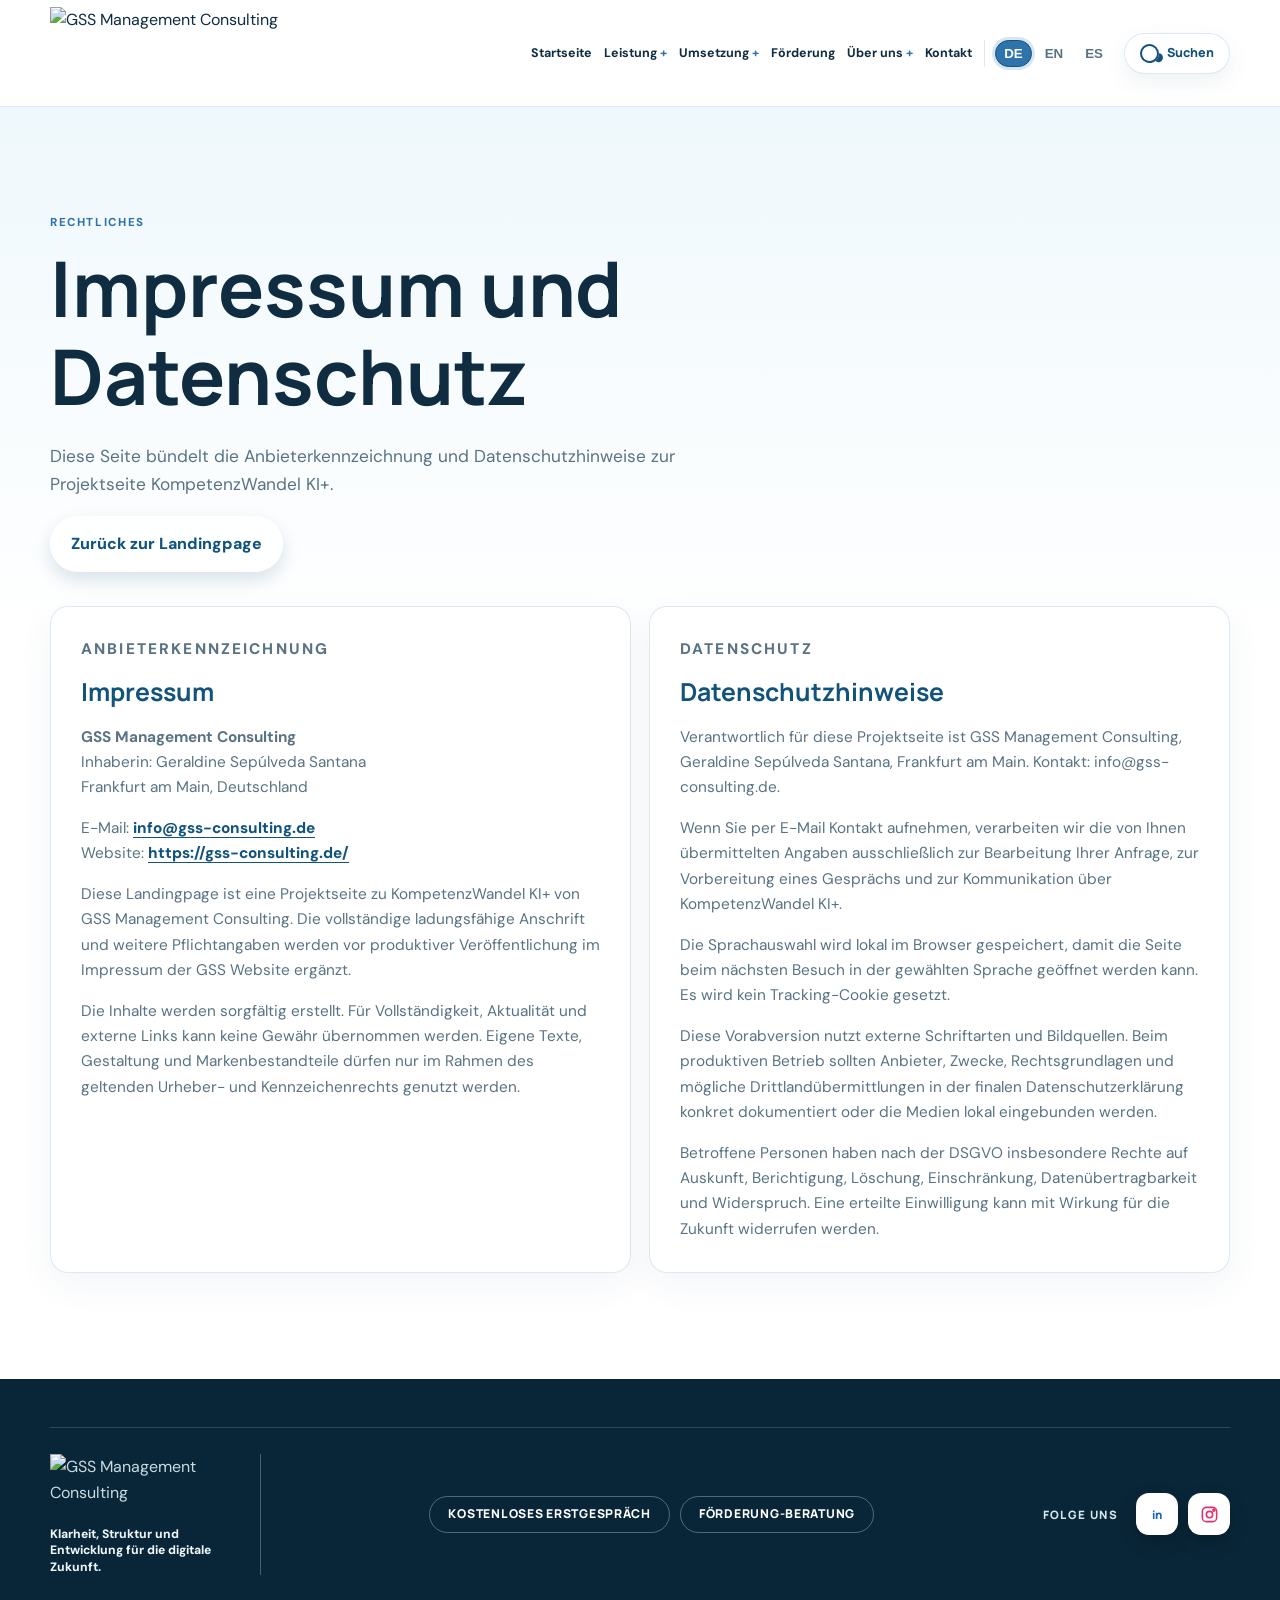
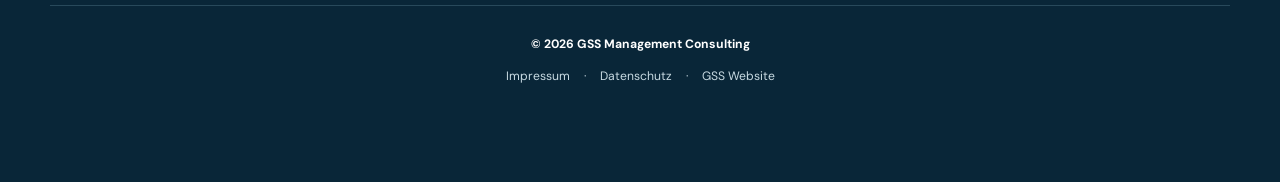
==== legal.html @ ccdcdc7e "Add files via upload" ====
<!doctype html>
<html lang="de">
<head>
  <meta charset="UTF-8">
  <meta name="viewport" content="width=device-width, initial-scale=1.0">
  <meta name="description" content="Impressum und Datenschutz für KompetenzWandel KI+ von GSS Management Consulting.">
  <meta property="og:title" content="Rechtliches | KompetenzWandel KI+">
  <meta property="og:description" content="Impressum, Datenschutz und Hinweise zur Projektseite KompetenzWandel KI+.">
  <meta property="og:type" content="website">
  <title>Rechtliches | KompetenzWandel KI+</title>
  <link rel="preconnect" href="https://fonts.googleapis.com">
  <link rel="preconnect" href="https://fonts.gstatic.com" crossorigin>
  <link href="https://fonts.googleapis.com/css2?family=DM+Sans:wght@400;500;600;700&family=Manrope:wght@600;700;800&display=swap" rel="stylesheet">
  <link rel="stylesheet" href="styles.css?v=20260712-kwki35">
</head>
<body>
  <header class="site-header">
    <a class="brand" href="index.html" aria-label="KompetenzWandel KI+">
      <img class="brand-logo" src="assets/gss-logo-transparent.png?v=20260609-logo2" alt="GSS Management Consulting">
    </a>
    <nav class="nav" aria-label="Hauptnavigation">
      <a href="index.html" data-i18n="nav.home">Startseite</a>
      <div class="nav-group"><a href="index.html#angebot" data-i18n="nav.offer">Leistung</a><div class="submenu"><a href="index.html#module" data-i18n="nav.modules">Module</a></div></div>
      <div class="nav-group"><button class="nav-parent" type="button" data-i18n="nav.implementation">Umsetzung</button><div class="submenu"><a href="index.html#umsetzung" data-i18n="nav.practiceImpact">Praxis & Impact</a></div></div>
      <a href="index.html#qualitaet" data-i18n="nav.quality">Förderung</a>
      <div class="nav-group"><button class="nav-parent" type="button" data-i18n="nav.about">Über uns</button><div class="submenu"><a href="index.html#profil" data-i18n="nav.profile">Profil</a><a href="index.html#hinweise" data-i18n="nav.notice">Hinweise</a></div></div>
      <a href="index.html#kontakt" data-i18n="nav.contact">Kontakt</a>
      <div class="language" aria-label="Sprache wählen">
        <button class="lang active" type="button" data-lang="de">DE</button>
        <button class="lang" type="button" data-lang="en">EN</button>
        <button class="lang" type="button" data-lang="es">ES</button>
      </div>
      <div class="site-search">
        <button class="search-toggle" type="button" aria-expanded="false" data-i18n="search.button">Suchen</button>
        <div class="search-panel" hidden>
          <form class="site-search-form">
            <label class="sr-only" for="site-search-input" data-i18n="search.label">Landingpage durchsuchen</label>
            <input id="site-search-input" class="site-search-input" type="search" autocomplete="off" data-i18n-placeholder="search.placeholder" placeholder="Landingpage durchsuchen">
            <button type="submit" aria-label="Suchen">→</button>
          </form>
          <div class="search-results" role="listbox"><p data-i18n="search.hint">Suchbegriff eingeben.</p></div>
        </div>
      </div>
    </nav>
  </header>

  <main class="legal-page-main">
    <section class="section legal-document">
      <div class="container">
        <div class="legal-page-head">
          <p class="eyebrow" data-i18n="legalPage.eyebrow">Rechtliches</p>
          <h1 data-i18n="legalPage.title">Impressum und Datenschutz</h1>
          <p data-i18n="legalPage.text">Diese Seite bündelt die Anbieterkennzeichnung und Datenschutzhinweise zur Projektseite KompetenzWandel KI+.</p>
          <a class="button button-ghost" href="index.html" data-i18n="legalPage.back">Zurück zur Landingpage</a>
        </div>

        <div class="legal-detail-grid">
          <article class="legal-detail" id="impressum">
            <p class="eyebrow" data-i18n="imprint.eyebrow">Anbieterkennzeichnung</p>
            <h2 data-i18n="imprint.title">Impressum</h2>
            <p data-i18n="imprint.provider"><strong>GSS Management Consulting</strong><br>Inhaberin: Geraldine Sepúlveda Santana<br>Frankfurt am Main, Deutschland</p>
            <p><span data-i18n="imprint.emailLabel">E-Mail:</span> <a href="mailto:info@gss-consulting.de">info@gss-consulting.de</a><br><span data-i18n="imprint.websiteLabel">Website:</span> <a href="https://gss-consulting.de/">https://gss-consulting.de/</a></p>
            <p data-i18n="imprint.note">Diese Landingpage ist eine Projektseite zu KompetenzWandel KI+ von GSS Management Consulting. Die vollständige ladungsfähige Anschrift und weitere Pflichtangaben werden vor produktiver Veröffentlichung im Impressum der GSS Website ergänzt.</p>
            <p data-i18n="imprint.liability">Die Inhalte werden sorgfältig erstellt. Für Vollständigkeit, Aktualität und externe Links kann keine Gewähr übernommen werden. Eigene Texte, Gestaltung und Markenbestandteile dürfen nur im Rahmen des geltenden Urheber- und Kennzeichenrechts genutzt werden.</p>
          </article>

          <article class="legal-detail" id="datenschutz">
            <p class="eyebrow" data-i18n="privacy.eyebrow">Datenschutz</p>
            <h2 data-i18n="privacy.title">Datenschutzhinweise</h2>
            <p data-i18n="privacy.controller">Verantwortlich für diese Projektseite ist GSS Management Consulting, Geraldine Sepúlveda Santana, Frankfurt am Main. Kontakt: info@gss-consulting.de.</p>
            <p data-i18n="privacy.contact">Wenn Sie per E-Mail Kontakt aufnehmen, verarbeiten wir die von Ihnen übermittelten Angaben ausschließlich zur Bearbeitung Ihrer Anfrage, zur Vorbereitung eines Gesprächs und zur Kommunikation über KompetenzWandel KI+.</p>
            <p data-i18n="privacy.localStorage">Die Sprachauswahl wird lokal im Browser gespeichert, damit die Seite beim nächsten Besuch in der gewählten Sprache geöffnet werden kann. Es wird kein Tracking-Cookie gesetzt.</p>
            <p data-i18n="privacy.external">Diese Vorabversion nutzt externe Schriftarten und Bildquellen. Beim produktiven Betrieb sollten Anbieter, Zwecke, Rechtsgrundlagen und mögliche Drittlandübermittlungen in der finalen Datenschutzerklärung konkret dokumentiert oder die Medien lokal eingebunden werden.</p>
            <p data-i18n="privacy.rights">Betroffene Personen haben nach der DSGVO insbesondere Rechte auf Auskunft, Berichtigung, Löschung, Einschränkung, Datenübertragbarkeit und Widerspruch. Eine erteilte Einwilligung kann mit Wirkung für die Zukunft widerrufen werden.</p>
          </article>
        </div>
      </div>
    </section>
  </main>

  <footer>
    <div class="container footer-utility">
      <div class="footer-brand-block">
        <a class="footer-home-logo" href="index.html" aria-label="GSS Management Consulting – Startseite">
          <img src="assets/gss-logo-transparent.png?v=20260609-logo2" alt="GSS Management Consulting">
        </a>
        <p class="footer-slogan" data-i18n="footer.claim">Klarheit, Struktur und Entwicklung für die digitale Zukunft.</p>
      </div>
      <div class="footer-action-group" aria-label="KompetenzWandel Aktionen">
        <a class="footer-faq-link" href="index.html#kontakt" data-i18n="footer.freeCall">Kostenloses Erstgespräch</a>
        <a class="footer-faq-link" href="modul.html?mod=scan#formular" data-i18n="footer.avgs">FÖRDERUNG-BERATUNG</a>
      </div>
      <div class="footer-social-group">
        <span data-i18n="footer.social">Folge uns</span>
        <div class="social social-natural">
          <a href="https://www.linkedin.com/in/geraldine-sep%C3%BAlveda-santana-681823a3" data-social="linkedin" aria-label="LinkedIn">in</a>
          <a href="https://www.instagram.com/gss_sonsulting/" data-social="instagram" aria-label="Instagram"><svg viewBox="0 0 24 24" aria-hidden="true" focusable="false"><rect x="3" y="3" width="18" height="18" rx="5"></rect><circle cx="12" cy="12" r="4"></circle><circle cx="17.5" cy="6.5" r="1.2"></circle></svg></a>
        </div>
      </div>
    </div>
    <div class="container copyright">
      <span class="copyright-owner">© <span id="year"></span> GSS Management Consulting</span>
      <span class="copyright-legal"><a href="#impressum" data-i18n="legal.imprintLink">Impressum</a> · <a href="#datenschutz" data-i18n="legal.privacyLink">Datenschutz</a> · <a href="https://gss-consulting.de/" data-i18n="footer.website">GSS Website</a></span>
    </div>
  </footer>

  <script src="script.js?v=20260712-kwki35"></script>
</body>
</html>
---- styles.css ----
:root {
  --ink: #102c40;
  --muted: #597383;
  --pale: #eff8fc;
  --sky: #b7d8e9;
  --blue: #2f73ab;
  --deep: #12537c;
  --sage: #dce8dd;
  --warm: #d6a84f;
  --line: rgba(47, 115, 171, .16);
  --white: #fff;
  --shadow: 0 18px 50px rgba(32, 89, 122, .14);
}

* { box-sizing: border-box; }
html {
  scroll-behavior: smooth;
  scroll-padding-top: 96px;
}
[id] {
  scroll-margin-top: 96px;
}
#qualitaet,
#kontakt {
  scroll-margin-top: 128px;
}
body {
  margin: 0;
  color: var(--ink);
  background: #fbfdfe;
  font: 16px/1.65 "DM Sans", sans-serif;
}
h1, h2, h3, p { margin-top: 0; }
h1, h2, h3 {
  font-family: "Manrope", sans-serif;
  line-height: 1.15;
  letter-spacing: 0;
}
h2 { font-size: clamp(2rem, 4vw, 3.45rem); }
a { text-decoration: none; color: inherit; }
ul { margin: 20px 0 0; padding-left: 18px; color: var(--muted); }
li + li { margin-top: 8px; }

.container {
  width: min(1180px, calc(100% - 40px));
  margin: auto;
}

.site-header {
  position: sticky;
  top: 0;
  z-index: 30;
  display: flex;
  align-items: center;
  justify-content: space-between;
  gap: 14px;
  padding: 7px max(20px, calc((100vw - 1180px) / 2));
  background: rgba(255, 255, 255, .94);
  backdrop-filter: blur(16px);
  border-bottom: 1px solid var(--line);
}
.brand { display: flex; align-items: center; }
.brand-logo {
  display: block;
  width: 300px;
  height: 92px;
  object-fit: contain;
  object-position: left center;
}
.nav {
  display: flex;
  gap: 12px;
  align-items: center;
  font-size: .78rem;
  font-weight: 700;
  white-space: nowrap;
}
.nav a,
.nav-parent {
  color: var(--ink);
}
.nav a:hover,
.nav-parent:hover {
  color: var(--blue);
}
.nav-parent {
  border: 0;
  background: transparent;
  padding: 0;
  font: inherit;
  font-weight: inherit;
  white-space: nowrap;
  cursor: default;
}
.nav-group {
  position: relative;
}
.nav-group > a:after,
.nav-group > .nav-parent:after {
  content: " +";
  color: var(--blue);
}
.submenu {
  position: absolute;
  top: calc(100% + 12px);
  left: -14px;
  z-index: 55;
  display: grid;
  min-width: 180px;
  padding: 10px;
  border: 1px solid var(--line);
  border-radius: 12px;
  background: rgba(255, 255, 255, .98);
  box-shadow: var(--shadow);
  opacity: 0;
  visibility: hidden;
  transform: translateY(8px);
  transition: .2s;
}
.submenu a {
  padding: 7px 9px;
  border-radius: 7px;
  color: var(--muted);
  font-size: .78rem;
}
.submenu a:hover {
  color: var(--blue);
  background: var(--pale);
}
.nav-group:hover .submenu,
.nav-group:focus-within .submenu {
  opacity: 1;
  visibility: visible;
  transform: none;
}
.nav-group.submenu-closing .submenu {
  opacity: 0 !important;
  visibility: hidden !important;
  pointer-events: none;
  transform: translateY(8px) !important;
}
.language {
  display: flex;
  gap: 4px;
  border-left: 1px solid var(--line);
  padding-left: 10px;
}
.lang {
  min-width: 34px;
  border: 1px solid transparent;
  border-radius: 999px;
  background: transparent;
  padding: 5px 8px;
  color: var(--muted);
  font-weight: 800;
  cursor: pointer;
  transition: .2s;
}
.lang:hover { color: var(--blue); background: var(--pale); }
.lang.active {
  color: #fff;
  background: var(--blue);
  border-color: var(--deep);
  box-shadow: 0 0 0 3px rgba(47, 115, 171, .18);
}
.site-search { position: relative; }
.search-toggle {
  display: inline-flex;
  align-items: center;
  gap: 8px;
  padding: 10px 15px;
  border: 1px solid var(--line);
  border-radius: 999px;
  background: #fff;
  color: var(--deep);
  font: 800 .78rem / 1 "Manrope", sans-serif;
  cursor: pointer;
  box-shadow: 0 8px 22px rgba(34, 83, 112, .08);
  transition: .2s;
}
.search-toggle:before {
  content: "";
  width: 15px;
  height: 15px;
  border: 2px solid currentColor;
  border-radius: 50%;
  box-shadow: 7px 7px 0 -5px currentColor;
  transform: rotate(-20deg);
}
.search-toggle:hover,
.search-toggle[aria-expanded="true"] {
  background: var(--blue);
  border-color: var(--blue);
  color: #fff;
  transform: translateY(-1px);
}
.search-panel {
  position: absolute;
  right: 0;
  top: calc(100% + 12px);
  z-index: 60;
  width: min(430px, calc(100vw - 32px));
  padding: 14px;
  border: 1px solid var(--line);
  border-radius: 18px;
  background: #fff;
  box-shadow: var(--shadow);
}
.site-search-form {
  display: grid;
  grid-template-columns: 1fr 44px;
  gap: 8px;
}
.site-search-input {
  width: 100%;
  border: 1px solid var(--line);
  border-radius: 10px;
  padding: 12px 13px;
  background: var(--pale);
  color: var(--ink);
  font: inherit;
}
.site-search-form button {
  border: 0;
  border-radius: 10px;
  background: var(--blue);
  color: #fff;
  font-weight: 900;
  cursor: pointer;
}
.search-results {
  display: grid;
  gap: 8px;
  max-height: 330px;
  overflow: auto;
  margin-top: 12px;
  color: var(--muted);
}
.search-results p { margin: 0; font-size: .88rem; }
.search-result {
  display: block;
  padding: 10px 12px;
  border: 1px solid var(--line);
  border-radius: 12px;
  background: #fbfdfe;
  color: var(--deep);
}
.search-result:hover {
  border-color: var(--blue);
  background: #eef8fc;
}
.search-result strong {
  display: block;
  color: var(--ink);
  font: 800 .95rem / 1.25 "Manrope", sans-serif;
}
.search-result span {
  display: block;
  margin-top: 3px;
  color: var(--muted);
  font-size: .8rem;
}
.sr-only {
  position: absolute;
  width: 1px;
  height: 1px;
  padding: 0;
  margin: -1px;
  overflow: hidden;
  clip: rect(0, 0, 0, 0);
  white-space: nowrap;
  border: 0;
}

.button {
  display: inline-flex;
  justify-content: center;
  align-items: center;
  padding: 14px 20px;
  border: 0;
  border-radius: 100px;
  background: var(--blue);
  color: white;
  font-weight: 800;
  cursor: pointer;
  transition: background-color .25s ease, color .25s ease, border-color .25s ease, box-shadow .25s ease, transform .25s ease;
  box-shadow: 0 8px 18px rgba(18, 83, 124, .16);
}
.button:hover, .button:focus-visible {
  background: var(--deep);
  color: white;
  transform: translateY(-3px);
  box-shadow: 0 14px 28px rgba(18, 83, 124, .28);
}
.button-ghost {
  background: rgba(255, 255, 255, .7);
  color: var(--deep);
  border: 1px solid rgba(255, 255, 255, .72);
}
.button-ghost:hover { background: #fff; color: var(--deep); }
.button[aria-disabled="true"] {
  opacity: .62;
  cursor: not-allowed;
  transform: none;
}

.hero {
  isolation: isolate;
  position: relative;
  min-height: 84vh;
  display: grid;
  align-items: center;
  overflow: hidden;
}
.hero-sequence {
  position: absolute;
  inset: 0;
  z-index: -3;
  overflow: hidden;
  background: #dceef6;
}
.hero-frame {
  position: absolute;
  inset: 0;
  width: 100%;
  height: 100%;
  object-fit: cover;
  background-size: cover;
  background-position: center;
  filter: saturate(.68) contrast(.92) brightness(.88);
  opacity: 0;
  animation-duration: 30s;
  animation-timing-function: linear;
  animation-iteration-count: infinite;
}
.hero-frame-1 {
  animation-name: heroCycleVideo;
}
.hero-frame-2 {
  background-image: url("https://images.unsplash.com/photo-1552664730-d307ca884978?auto=format&fit=crop&w=1800&q=90");
  animation-name: heroCyclePhoto1;
}
.hero-frame-3 {
  background-image: url("https://images.unsplash.com/photo-1677442136019-21780ecad995?auto=format&fit=crop&w=1800&q=90");
  animation-name: heroCyclePhoto4;
}
.hero-overlay {
  position: absolute;
  inset: 0;
  z-index: -2;
  background-image:
    linear-gradient(90deg, rgba(251, 253, 254, .96) 0%, rgba(251, 253, 254, .88) 45%, rgba(251, 253, 254, .50) 72%, rgba(251, 253, 254, .20) 100%),
    linear-gradient(0deg, rgba(251, 253, 254, .35), rgba(251, 253, 254, .05)),
    radial-gradient(circle at 12px 12px, rgba(47, 115, 171, .18) 2px, transparent 3px),
    linear-gradient(120deg, transparent 44%, rgba(214, 168, 79, .16) 45%, transparent 46%);
  background-size: auto, auto, 82px 82px, 240px 240px;
  opacity: 1;
}
@keyframes heroCyclePhoto1 {
  0%, 32% { opacity: 0; transform: scale(1.02); }
  36%, 58% { opacity: 1; transform: scale(1.08); }
  62%, 100% { opacity: 0; transform: scale(1.12); }
}
@keyframes heroCycleVideo {
  0%, 30% { opacity: 1; transform: scale(1.01); }
  34%, 100% { opacity: 0; transform: scale(1.05); }
}
@keyframes heroCyclePhoto4 {
  0%, 60% { opacity: 0; transform: scale(1.01); }
  64%, 96% { opacity: 1; transform: scale(1.10); }
  100% { opacity: 0; transform: scale(1.12); }
}
.hero-content { padding: 78px 0 90px; }
.eyebrow {
  color: var(--blue);
  font-weight: 800;
  font-size: .72rem;
  letter-spacing: .14em;
  text-transform: uppercase;
}
.hero h1 {
  max-width: 830px;
  margin: .22em 0;
  font-size: clamp(3.6rem, 7vw, 6.6rem);
}
.hero h1 span { color: var(--blue); }
.lead {
  max-width: 760px;
  color: var(--deep);
  font: 800 clamp(1.55rem, 3vw, 2.25rem) / 1.25 "Manrope", sans-serif;
}
.hero-text {
  max-width: 710px;
  color: #33586d;
  font-size: 1.16rem;
}
.hero-subtext {
  max-width: 650px;
  margin-top: 12px;
  font-size: 1.04rem;
}
.actions {
  display: flex;
  gap: 12px;
  flex-wrap: wrap;
  margin-top: 30px;
}
.compact-actions {
  margin-top: 22px;
}
.badges {
  display: flex;
  gap: 8px;
  flex-wrap: wrap;
  margin-top: 54px;
  align-items: center;
}
.badges span,
.badges a {
  display: inline-flex;
  align-items: center;
  padding: 8px 12px;
  border: 1px solid rgba(214, 168, 79, .32);
  border-radius: 40px;
  background: rgba(255, 255, 255, .72);
  color: var(--deep);
  font-size: .76rem;
  font-weight: 800;
  text-decoration: none;
  user-select: none;
}
.badges span {
  pointer-events: none;
  animation: statusPulse 2.8s ease-in-out infinite;
}
.badges a {
  transition: transform .2s ease, background .2s ease;
}
.badges a:hover {
  transform: translateY(-2px);
  background: rgba(255, 255, 255, .92);
}
.final-phase-badge {
  display: inline-flex;
  align-items: center;
  width: max-content;
  padding: 8px 12px;
  border: 1px solid rgba(214, 168, 79, .42);
  border-radius: 40px;
  background: rgba(255, 255, 255, .78);
  color: #6c4c00;
  font-size: .76rem;
  font-weight: 900;
  box-shadow: 0 8px 24px rgba(214, 168, 79, .14);
  animation: statusPulse 2.8s ease-in-out infinite;
}
.badges .azav-badge {
  background: rgba(214, 168, 79, .22);
  color: #6c4c00;
}
.badges .final-phase-badge {
  animation-duration: 1.25s;
}

@keyframes statusPulse {
  0%, 100% { opacity: .72; transform: translateY(0); }
  50% { opacity: 1; transform: translateY(-2px); }
}

.trust { background: var(--ink); color: white; }
.trust-grid {
  display: grid;
  grid-template-columns: repeat(3, 1fr) 2.4fr;
  gap: 28px;
  padding: 28px 0;
  align-items: center;
}
.trust strong {
  display: block;
  color: var(--sky);
  font: 800 2rem "Manrope", sans-serif;
}
.trust span, .trust p {
  margin: 0;
  color: #c9dce6;
  font-size: .84rem;
}

.section { padding: 106px 0; }
.split, .pathway-grid, .contact-grid {
  display: grid;
  grid-template-columns: 1.05fr 1fr;
  gap: 76px;
  align-items: start;
}
.intro {
  min-height: calc(100vh - 78px);
  display: flex;
  align-items: center;
  background: #fff;
}
.intro-copy {
  color: var(--muted);
  font-size: 1.1rem;
}
.intro-copy p + p { margin-top: 18px; }

.modules {
  background: var(--pale);
  padding-top: 82px;
}
.section-head {
  display: flex;
  justify-content: space-between;
  gap: 50px;
  align-items: end;
  margin-bottom: 24px;
}
.section-head h2 {
  max-width: 690px;
  margin-bottom: 0;
}
.section-head p {
  max-width: 430px;
  color: var(--muted);
}
.module-carousel {
  position: relative;
  overflow: hidden;
  padding: 4px 58px 12px;
}
.module-grid {
  --module-loop-distance: 2750px;
  display: flex;
  gap: 18px;
  width: max-content;
  will-change: transform;
  animation: moduleLoop 34s linear infinite;
}
.module-carousel:hover .module-grid,
.module-carousel:focus-within .module-grid {
  animation-play-state: paused;
}
.module-grid.module-carousel-manual {
  animation: none;
}
@keyframes moduleLoop {
  from { transform: translateX(0); }
  to { transform: translateX(calc(-1 * var(--module-loop-distance))); }
}
.module-carousel-controls {
  pointer-events: none;
  position: absolute;
  inset: 0;
  z-index: 4;
}
.module-arrow {
  pointer-events: auto;
  position: absolute;
  top: 50%;
  display: grid;
  place-items: center;
  width: 46px;
  height: 46px;
  border: 1px solid rgba(18, 83, 124, .2);
  border-radius: 50%;
  background: rgba(255, 255, 255, .92);
  color: var(--deep);
  box-shadow: 0 16px 34px rgba(18, 83, 124, .18);
  cursor: pointer;
  transform: translateY(-50%);
  transition: background-color .2s ease, color .2s ease, transform .2s ease;
}
.module-arrow:hover,
.module-arrow:focus-visible {
  background: var(--deep);
  color: #fff;
  transform: translateY(-50%) scale(1.04);
}
.module-arrow span {
  font-size: 2.3rem;
  line-height: 1;
}
.module-arrow-prev { left: 8px; }
.module-arrow-next { right: 8px; }
.module-card {
  display: grid;
  grid-template-columns: minmax(240px, .42fr) 1fr;
  flex: 0 0 min(920px, calc(100vw - 180px));
  gap: 18px;
  align-items: stretch;
  min-height: 0;
  padding: 14px;
  border: 1px solid var(--line);
  border-radius: 16px;
  background: #fff;
  box-shadow: 0 12px 35px rgba(40, 101, 132, .06);
  transition: .25s;
}
.module-card:hover {
  transform: translateY(-7px);
  box-shadow: var(--shadow);
}
.module-photo {
  min-height: 198px;
  height: 100%;
  margin-bottom: 0;
  border-radius: 12px;
  background: var(--pale) center / cover;
}
.module-photo-scan {
  background-image:
    linear-gradient(180deg, rgba(16, 44, 64, .08), rgba(16, 44, 64, .16)),
    url("https://images.unsplash.com/photo-1551836022-d5d88e9218df?auto=format&fit=crop&w=900&q=82");
}
.module-photo-basis {
  background-image:
    linear-gradient(180deg, rgba(16, 44, 64, .08), rgba(16, 44, 64, .18)),
    url("https://images.unsplash.com/photo-1516321318423-f06f85e504b3?auto=format&fit=crop&w=900&q=82");
}
.module-photo-praxis {
  background-image:
    linear-gradient(180deg, rgba(16, 44, 64, .08), rgba(16, 44, 64, .18)),
    url("https://images.unsplash.com/photo-1517048676732-d65bc937f952?auto=format&fit=crop&w=900&q=82");
}
.module-body {
  display: grid;
  align-content: center;
  padding: 4px 8px 4px 0;
}
.module-card span {
  display: inline-grid;
  place-items: center;
  width: 42px;
  height: 42px;
  margin-bottom: 12px;
  border-radius: 50%;
  background: var(--pale);
  color: var(--blue);
  font-weight: 900;
}
.module-card h3 {
  font-size: clamp(1.4rem, 2.2vw, 1.95rem);
  margin-bottom: 8px;
  overflow-wrap: anywhere;
  hyphens: auto;
}
.module-card p {
  max-width: 760px;
  margin-bottom: 0;
  color: var(--muted);
}
.module-duration {
  margin-bottom: 12px;
  color: var(--deep) !important;
  font-weight: 900;
  font-size: .88rem;
}
.module-link {
  display: inline-flex;
  margin-top: 14px;
  color: var(--deep);
  font-weight: 900;
  text-decoration: underline;
  text-underline-offset: 5px;
}
.module-feature {
  background: linear-gradient(135deg, var(--deep), #0b2d41);
  color: #fff;
}
.module-feature span { background: rgba(255, 255, 255, .14); color: var(--sky); }
.module-feature p, .module-feature ul { color: #d3e5ec; }
.module-feature .module-link { color: #fff; }
.measure-note {
  margin: 22px 0 0;
  padding: 17px 19px;
  border-left: 4px solid var(--warm);
  border-radius: 12px;
  background: rgba(255, 255, 255, .84);
  color: var(--deep);
  font-weight: 800;
  box-shadow: 0 12px 30px rgba(32, 89, 122, .08);
}

.azav {
  background: #fff;
  padding-top: 72px;
  padding-bottom: 72px;
}
.azav-grid {
  display: grid;
  grid-template-columns: 1fr 1.08fr;
  gap: 38px;
  align-items: start;
}
.azav-grid > div:first-child p:not(.eyebrow) {
  color: var(--muted);
  font-size: 1rem;
}
.azav-title-row {
  display: grid;
  gap: 12px;
  align-items: start;
}
.azav-title-row h2 {
  margin-bottom: 0;
}
.azav-title-row .final-phase-badge {
  animation-duration: 1.25s;
}
.azav .fineprint {
  margin-top: 14px;
  padding: 12px 14px;
  border-left: 4px solid var(--warm);
  background: #fff8e8;
  color: #6c4c00;
  font-size: .92rem;
}
.azav-cards {
  display: grid;
  gap: 12px;
}
.azav-cards article {
  padding: 20px;
  border: 1px solid var(--line);
  border-radius: 12px;
  background: linear-gradient(180deg, #fff, #f6fbfd);
  box-shadow: 0 12px 34px rgba(32, 89, 122, .06);
}
.azav-cards span {
  display: inline-flex;
  margin-bottom: 10px;
  padding: 6px 10px;
  border-radius: 8px;
  background: var(--pale);
  color: var(--deep);
  font-weight: 900;
  font-size: .78rem;
}
.azav-cards h3 {
  color: var(--deep);
  margin-bottom: 8px;
  font-size: 1.18rem;
}
.azav-cards p {
  margin-bottom: 0;
  color: var(--muted);
  font-size: .94rem;
  line-height: 1.52;
}

.implementation { background: linear-gradient(135deg, #fff, var(--sage)); }
.implementation-grid {
  display: grid;
  gap: 48px;
}
.implementation-head {
  align-items: end;
}
.implementation-duo {
  display: grid;
  grid-template-columns: repeat(2, minmax(0, 1fr));
  gap: 18px;
}
.implementation-duo article {
  padding: 28px;
  border: 1px solid rgba(18, 83, 124, .14);
  border-radius: 18px;
  background: rgba(255, 255, 255, .78);
  box-shadow: 0 12px 34px rgba(32, 89, 122, .06);
}
.implementation-duo h3 {
  color: var(--deep);
  font-size: clamp(1.35rem, 2vw, 1.75rem);
}
.implementation-duo p:not(.eyebrow) {
  color: var(--muted);
}
.implementation-duo p:last-child {
  margin-bottom: 0;
}
.implementation-path {
  padding-top: 28px;
  border-top: 1px solid rgba(18, 83, 124, .14);
}
.pathway { background: linear-gradient(135deg, #fff, var(--sage)); }
.steps {
  display: grid;
  gap: 12px;
}
.steps article {
  display: grid;
  grid-template-columns: 54px 1fr;
  gap: 18px;
  padding: 22px;
  border: 1px solid rgba(18, 83, 124, .14);
  border-radius: 18px;
  background: rgba(255, 255, 255, .76);
}
.steps b {
  display: grid;
  place-items: center;
  width: 42px;
  height: 42px;
  border-radius: 50%;
  background: var(--warm);
  color: #fff;
  font: 800 1.05rem "Manrope", sans-serif;
}
.steps p { margin: 0; color: var(--muted); }
.path-summary {
  align-self: stretch;
  padding: 28px;
  border: 1px solid rgba(18, 83, 124, .14);
  border-radius: 18px;
  background: rgba(255, 255, 255, .78);
  box-shadow: 0 12px 34px rgba(32, 89, 122, .06);
}
.path-summary p {
  margin-bottom: 0;
  color: var(--muted);
  font-size: 1.06rem;
}

.profile {
  position: relative;
  padding: 0;
  overflow: hidden;
  background: #dceef6;
}
.profile-image {
  position: absolute;
  width: 48%;
  height: 100%;
  background:
    linear-gradient(90deg, rgba(18, 83, 124, .28), rgba(183, 216, 233, .08)),
    url("https://images.unsplash.com/photo-1517245386807-bb43f82c33c4?auto=format&fit=crop&w=1400&q=84") center / cover;
}
.profile-grid {
  display: grid;
  grid-template-columns: 1fr 1fr;
}
.profile-copy {
  padding: 95px 0 95px 70px;
}
.profile-copy p:not(.eyebrow) { color: #3e6274; }

.impact { background: #fff; }
.impact-grid {
  display: grid;
  grid-template-columns: repeat(3, minmax(0, 1fr));
  gap: 15px;
}
.impact-grid article {
  padding: 28px;
  border: 1px solid var(--line);
  border-radius: 18px;
  background: #fff;
  box-shadow: 0 12px 34px rgba(32, 89, 122, .06);
}
.impact-grid h3 { color: var(--deep); }
.impact-grid p { color: var(--muted); margin-bottom: 0; }

.legal {
  background: #fff;
}
.legal-summary {
  background:
    linear-gradient(180deg, #fff 0%, #f4fbfe 100%);
}
.legal-summary-layout {
  position: relative;
  display: grid;
  grid-template-columns: minmax(270px, .82fr) minmax(0, 1.18fr);
  gap: 28px 44px;
  align-items: start;
}
.legal-summary-copy {
  position: sticky;
  top: 150px;
}
.section-lead {
  max-width: 580px;
  color: var(--muted);
  font-size: 1.08rem;
}
.legal-pill-row {
  display: flex;
  flex-wrap: wrap;
  gap: 8px;
  margin-top: 24px;
}
.legal-pill-row span {
  display: inline-flex;
  align-items: center;
  min-height: 34px;
  padding: 8px 12px;
  border: 1px solid rgba(47, 115, 171, .18);
  border-radius: 999px;
  background: rgba(255, 255, 255, .76);
  color: var(--deep);
  font: 900 .74rem / 1 "Manrope", sans-serif;
  letter-spacing: .04em;
  text-transform: uppercase;
}
.legal-checks {
  display: grid;
  gap: 14px;
}
.legal-checks article {
  display: grid;
  grid-template-columns: 48px 1fr;
  gap: 4px 16px;
  align-items: start;
  padding: 22px;
  border: 1px solid var(--line);
  border-radius: 16px;
  background: linear-gradient(180deg, #fff, #f6fbfd);
  box-shadow: 0 12px 34px rgba(32, 89, 122, .06);
  transition: transform .22s ease, border-color .22s ease, box-shadow .22s ease;
}
.legal-checks article:hover {
  transform: translateY(-3px);
  border-color: rgba(47, 115, 171, .28);
  box-shadow: 0 16px 42px rgba(32, 89, 122, .1);
}
.legal-checks span {
  grid-row: span 2;
  display: grid;
  place-items: center;
  width: 42px;
  height: 42px;
  border-radius: 50%;
  background: rgba(47, 115, 171, .1);
  color: var(--deep);
  font-weight: 900;
}
.legal-checks h3 {
  margin-bottom: 4px;
  color: var(--deep);
  font-size: 1.03rem;
}
.legal-checks p {
  margin-bottom: 0;
  color: var(--muted);
  font-size: .96rem;
}
.legal-summary-note {
  grid-column: 2;
  padding: 20px 22px;
  border-left: 4px solid var(--warm);
  border-radius: 0 16px 16px 0;
  background: rgba(255, 255, 255, .78);
}
.legal-summary-note strong {
  display: block;
  margin-bottom: 6px;
  color: var(--deep);
  font: 900 .82rem / 1 "Manrope", sans-serif;
  letter-spacing: .08em;
  text-transform: uppercase;
}
.legal-summary-note p {
  margin-bottom: 18px;
  color: var(--muted);
}
.legal-page-main {
  background: linear-gradient(180deg, var(--pale), #fff 42%);
}
.legal-document {
  min-height: 72vh;
}
.legal-page-head {
  max-width: 780px;
  margin-bottom: 34px;
}
.legal-page-head h1 {
  margin: .15em 0 .28em;
  font-size: clamp(2.7rem, 6vw, 5rem);
}
.legal-page-head p:not(.eyebrow) {
  max-width: 670px;
  color: var(--muted);
  font-size: 1.08rem;
}
.legal-grid {
  display: grid;
  grid-template-columns: repeat(4, minmax(0, 1fr));
  gap: 15px;
}
.legal-grid article {
  padding: 24px;
  border: 1px solid var(--line);
  border-radius: 18px;
  background: linear-gradient(180deg, #fff, #f6fbfd);
}
.legal-grid h3 {
  margin-bottom: 10px;
  color: var(--deep);
  font-size: 1.05rem;
}
.legal-grid p {
  margin-bottom: 0;
  color: var(--muted);
  font-size: .94rem;
}
.legal-detail-grid {
  display: grid;
  grid-template-columns: repeat(2, minmax(0, 1fr));
  gap: 18px;
  margin-top: 18px;
}
.legal-detail {
  padding: 30px;
  border: 1px solid var(--line);
  border-radius: 18px;
  background: #fff;
  box-shadow: 0 12px 34px rgba(32, 89, 122, .06);
}
.legal-detail h2 {
  margin-bottom: 18px;
  color: var(--deep);
  font-size: 1.55rem;
}
.legal-detail p {
  color: var(--muted);
  font-size: .96rem;
}
.legal-detail p:last-child { margin-bottom: 0; }
.legal-detail a {
  color: var(--deep);
  font-weight: 800;
  text-decoration: underline;
  text-underline-offset: 4px;
}

.module-page-main {
  background: linear-gradient(180deg, var(--pale), #fff 46%);
}
.module-detail-hero {
  position: relative;
  display: flex;
  align-items: center;
  min-height: calc(100svh - 108px);
  padding: clamp(34px, 5vh, 64px) 0 clamp(42px, 5vh, 66px);
  overflow: hidden;
}
.module-detail-grid,
.detail-columns,
.form-grid {
  display: grid;
  gap: 42px;
}
.module-detail-grid {
  grid-template-columns: 1fr .82fr;
  align-items: center;
}
.text-link {
  display: inline-flex;
  margin-bottom: 22px;
  color: var(--deep);
  font-weight: 900;
  text-decoration: underline;
  text-underline-offset: 5px;
}
.module-return {
  display: flex;
  gap: 18px;
  flex-wrap: wrap;
  margin-bottom: 14px;
}
.module-return .text-link { margin-bottom: 0; }
.module-detail-hero h1 {
  margin: .1em 0 .2em;
  font-size: clamp(2.8rem, 6vw, 5.4rem);
}
.lead-small {
  color: var(--deep);
  font: 800 clamp(1.35rem, 2.4vw, 2rem) / 1.25 "Manrope", sans-serif;
}
.module-detail-hero p:not(.eyebrow):not(.lead-small) {
  color: var(--muted);
  font-size: 1.08rem;
}
.detail-visual {
  min-height: 480px;
  border-radius: 22px;
  background: var(--pale) center / cover;
  box-shadow: var(--shadow);
}
.detail-visual-scan { background-image: linear-gradient(180deg, rgba(16,44,64,.04), rgba(16,44,64,.26)), url("https://images.unsplash.com/photo-1551836022-d5d88e9218df?auto=format&fit=crop&w=1200&q=84"); }
.detail-visual-basis { background-image: linear-gradient(180deg, rgba(16,44,64,.04), rgba(16,44,64,.26)), url("https://images.unsplash.com/photo-1516321318423-f06f85e504b3?auto=format&fit=crop&w=1200&q=84"); }
.detail-visual-praxis { background-image: linear-gradient(180deg, rgba(16,44,64,.04), rgba(16,44,64,.26)), url("https://images.unsplash.com/photo-1517048676732-d65bc937f952?auto=format&fit=crop&w=1200&q=84"); }
.detail-columns {
  grid-template-columns: 1.15fr .75fr .95fr .95fr;
}
.detail-columns article {
  padding: 28px;
  border: 1px solid var(--line);
  border-radius: 18px;
  background: #fff;
  box-shadow: 0 12px 34px rgba(32, 89, 122, .06);
}
.check-list {
  margin-top: 0;
  padding-left: 20px;
}
.form-section {
  background: linear-gradient(135deg, #0d3045, #15577e);
  color: #fff;
}
.form-section .eyebrow { color: var(--sky); }
.form-section p { color: #c7dce6; }
.form-grid {
  grid-template-columns: .9fr 1.1fr;
  align-items: start;
}
.application-form {
  display: grid;
  gap: 16px;
  padding: 28px;
  border: 1px solid rgba(255,255,255,.16);
  border-radius: 22px;
  background: rgba(255,255,255,.09);
  box-shadow: 0 24px 65px rgba(0,0,0,.12);
}
.application-form label {
  display: grid;
  gap: 7px;
  color: #fff;
  font-weight: 800;
}
.application-form input,
.application-form select,
.application-form textarea {
  width: 100%;
  border: 1px solid rgba(255,255,255,.22);
  border-radius: 12px;
  padding: 13px 14px;
  background: rgba(255,255,255,.95);
  color: var(--ink);
  font: inherit;
}
.application-form textarea { resize: vertical; }

.contact {
  background: linear-gradient(135deg, #0d3045, #15577e);
  color: white;
  padding-bottom: 116px;
}
.contact .eyebrow { color: var(--sky); }
.contact p { color: #c7dce6; }
.contact h2 {
  max-width: none;
  white-space: nowrap;
  font-size: clamp(2.05rem, 3.1vw, 3rem);
}
.contact-grid {
  grid-template-columns: 1fr;
  gap: 52px;
}
.contact-panel {
  padding: 24px;
  border: 1px solid rgba(255, 255, 255, .14);
  border-radius: 16px;
  background: rgba(255, 255, 255, .08);
  box-shadow: 0 24px 65px rgba(0, 0, 0, .12);
}
.contact-panel h3 { font-size: 1.35rem; }
.contact-actions {
  display: flex;
  gap: 10px;
  align-items: stretch;
  flex-wrap: wrap;
  margin-top: 24px;
}
.contact-actions .button {
  flex: 1 1 165px;
  justify-content: center;
  text-align: center;
}
.contact-email {
  margin: 18px 0 0;
  color: #fff;
  font-weight: 800;
}
.contact-email a {
  color: #fff;
  text-decoration: underline;
  text-underline-offset: 4px;
}
.fineprint { font-size: .78rem; }

.version-page-main {
  background: linear-gradient(180deg, var(--pale), #fff 48%);
}
.version-list {
  display: grid;
  grid-template-columns: repeat(3, minmax(0, 1fr));
  gap: 16px;
  margin-top: 30px;
}
.version-card {
  display: grid;
  gap: 12px;
  min-height: 230px;
  padding: 26px;
  border: 1px solid var(--line);
  border-radius: 18px;
  background: #fff;
  box-shadow: 0 12px 34px rgba(32, 89, 122, .06);
}
.version-card h2 {
  margin-bottom: 0;
  color: var(--deep);
  font-size: 1.25rem;
}
.version-card p {
  margin-bottom: 0;
  color: var(--muted);
}
.version-card .button {
  align-self: end;
  justify-self: start;
}
.version-meta {
  color: var(--blue);
  font-size: .78rem;
  font-weight: 900;
  letter-spacing: .08em;
  text-transform: uppercase;
}

footer {
  padding: 48px 0 96px;
  background: #092638;
  color: #c8dae2;
}
.footer-utility {
  display: grid;
  grid-template-columns: auto 1fr auto;
  align-items: center;
  gap: 28px;
  padding-top: 26px;
  border-top: 1px solid #28495b;
}
.footer-brand-block {
  display: grid;
  align-items: start;
  gap: 8px;
  max-width: 245px;
  padding-right: 30px;
  border-right: 1px solid #416071;
}
.footer-home-logo {
  display: inline-flex;
  align-items: center;
  flex: 0 0 auto;
  transition: transform .2s ease, opacity .2s ease;
}
.footer-home-logo:hover {
  transform: translateY(-2px);
  opacity: .9;
}
.footer-home-logo img {
  display: block;
  width: 180px;
  height: 68px;
  object-fit: contain;
  object-position: left center;
}
.footer-slogan {
  width: 180px;
  margin: -4px 0 0;
  color: #eef7fb;
  font-size: .76rem;
  font-weight: 800;
  line-height: 1.35;
}
.footer-action-group {
  display: flex;
  justify-content: center;
  gap: 10px;
  flex-wrap: wrap;
}
.footer-faq-link {
  display: inline-flex;
  align-items: center;
  justify-content: center;
  min-width: 92px;
  padding: 11px 18px;
  border: 1px solid rgba(255, 255, 255, .3);
  border-radius: 999px;
  color: #fff;
  font: 800 .76rem / 1 "Manrope", sans-serif;
  letter-spacing: .06em;
  text-transform: uppercase;
  transition: .2s;
}
.footer-faq-link:hover {
  background: #fff;
  color: var(--deep);
  transform: translateY(-2px);
}
.footer-social-group {
  display: flex;
  align-items: center;
  justify-content: flex-end;
  gap: 18px;
}
.footer-social-group > span {
  color: #d7e6ed;
  font: 800 .72rem / 1 "Manrope", sans-serif;
  letter-spacing: .12em;
  text-transform: uppercase;
}
.social-natural {
  display: flex !important;
  align-items: center;
  gap: 10px !important;
  margin: 0 !important;
}
.social-natural a {
  display: inline-flex !important;
  align-items: center;
  justify-content: center;
  width: 42px !important;
  height: 42px !important;
  padding: 0 !important;
  border: 1px solid rgba(255, 255, 255, .3) !important;
  border-radius: 13px !important;
  background: #fff !important;
  color: var(--deep) !important;
  font: 900 .72rem / 1 "Manrope", sans-serif;
  text-decoration: none;
  box-shadow: 0 7px 18px rgba(0, 0, 0, .2) !important;
  transition: transform .2s ease, box-shadow .2s ease !important;
}
.social-natural a:hover {
  transform: translateY(-3px) !important;
  box-shadow: 0 11px 24px rgba(0, 0, 0, .28) !important;
}
.social-natural svg {
  width: 19px;
  height: 19px;
  fill: none;
  stroke: currentColor;
  stroke-linecap: round;
  stroke-linejoin: round;
  stroke-width: 2;
}
.social-natural a[data-social="linkedin"] { color: #0a66c2 !important; }
.social-natural a[data-social="instagram"] { color: #e1306c !important; }
.footer-grid {
  display: grid;
  grid-template-columns: minmax(250px, 1.4fr) minmax(150px, .75fr) minmax(170px, .85fr) minmax(160px, .75fr);
  gap: 26px;
  align-items: start;
}
.footer-intro p {
  max-width: 330px;
  margin-bottom: 8px;
  color: #fff;
  font-weight: 800;
}
.footer-line {
  width: min(330px, 100%);
  height: 1px;
  margin: 0 0 12px;
  background: rgba(183, 216, 233, .52);
}
.footer-intro a {
  color: #c8dae2;
  font-weight: 800;
  text-decoration: underline;
  text-underline-offset: 4px;
}
.footer-logo {
  display: block;
  width: min(100%, 330px);
  height: auto;
  margin-bottom: 8px;
}
.social-links {
  display: flex;
  gap: 10px;
  flex-wrap: wrap;
  margin-top: 10px;
}
.social-links a {
  display: inline-flex;
  padding: 5px 9px;
  border: 1px solid rgba(183, 216, 233, .28);
  border-radius: 999px;
  color: #c8dae2;
  font-size: .78rem;
  font-weight: 800;
}
.footer-column {
  display: grid;
  gap: 7px;
}
.footer-column h3 {
  color: #fff;
  font-size: .9rem;
  text-transform: uppercase;
  letter-spacing: .08em;
}
.footer-column a:hover { color: #fff; }
.copyright {
  display: grid;
  justify-items: center;
  gap: 12px;
  padding-top: 28px;
  margin-top: 30px;
  border-top: 1px solid #28495b;
  text-align: center;
  font-size: .76rem;
}
.copyright-owner {
  color: #fff;
  font-weight: 700;
}
.copyright-legal {
  display: flex;
  justify-content: center;
  gap: 8px 14px;
  flex-wrap: wrap;
}
.copyright-legal a {
  color: #c8dae2;
}
.copyright-legal a:hover { color: #fff; }

@media (max-width: 1180px) and (min-width: 981px) {
  .site-header {
    gap: 12px;
    padding-inline: 18px;
  }
  .brand-logo {
    width: 222px;
    height: 70px;
  }
  .nav {
    gap: 9px;
    font-size: .72rem;
  }
  .search-toggle {
    padding: 9px 12px;
    font-size: .72rem;
  }
}

@media (max-width: 980px) and (min-width: 761px) {
  .site-header {
    display: grid;
    justify-items: center;
    gap: 10px;
    padding: 8px 16px;
  }
  .brand-logo {
    width: 220px;
    height: 66px;
    object-position: center;
  }
  .nav {
    flex-wrap: wrap;
    justify-content: center;
    gap: 9px 12px;
    font-size: .68rem;
    white-space: normal;
  }
  .language {
    border-left: 0;
    padding-left: 0;
  }
  .lang {
    min-width: 29px;
    padding: 4px 6px;
  }
  .search-toggle {
    padding: 8px 10px;
    font-size: .68rem;
  }
  .footer-grid {
    grid-template-columns: 1fr 1fr;
  }
  .footer-intro {
    grid-column: 1 / -1;
  }
  .legal-grid {
    grid-template-columns: repeat(2, minmax(0, 1fr));
  }
  .detail-columns {
    grid-template-columns: repeat(2, minmax(0, 1fr));
  }
  .footer-utility {
    grid-template-columns: 1fr;
    justify-items: center;
    text-align: center;
  }
  .footer-brand-block {
    padding-right: 0;
    padding-bottom: 18px;
    border-right: 0;
    border-bottom: 1px solid #416071;
    justify-items: center;
  }
  .footer-social-group {
    justify-content: center;
  }
}

@media (max-width: 1080px) {
  .contact-grid {
    grid-template-columns: 1fr;
    gap: 28px;
  }
  .contact h2 {
    font-size: clamp(2rem, 4.4vw, 2.6rem);
  }
  .contact {
    padding-bottom: 96px;
  }
}

@media (max-width: 760px) {
  html {
    scroll-padding-top: 154px;
  }
  [id] {
    scroll-margin-top: 154px;
  }
  #qualitaet,
  #kontakt {
    scroll-margin-top: 186px;
  }
  .site-header {
    display: grid;
    justify-items: center;
    padding: 8px 16px;
  }
  .brand-logo { width: 225px; height: 68px; object-position: center; }
  .nav { flex-wrap: wrap; justify-content: center; gap: 12px; }
  .nav-group {
    display: grid;
    justify-items: center;
    gap: 6px;
  }
  .submenu {
    position: static;
    display: flex;
    gap: 6px;
    min-width: 0;
    padding: 0;
    border: 0;
    background: transparent;
    box-shadow: none;
    opacity: 1;
    visibility: visible;
    transform: none;
  }
  .submenu a {
    padding: 5px 9px;
    border: 1px solid var(--line);
    border-radius: 999px;
    background: var(--pale);
  }
  .language { border-left: 0; padding-left: 0; }
  .site-search { width: 100%; }
  .search-toggle { width: 100%; justify-content: center; }
  .search-panel { position: static; width: 100%; margin-top: 10px; }
  .hero { min-height: 82vh; }
  .intro {
    min-height: auto;
  }
  .module-card {
    flex-basis: calc(100vw - 56px);
  }
  .module-carousel {
    padding-inline: 54px;
  }
  .trust-grid {
    grid-template-columns: repeat(3, 1fr);
  }
  .trust-grid p { grid-column: 1 / -1; }
  .split, .pathway-grid, .contact-grid, .profile-grid, .azav-grid, .module-detail-grid, .form-grid {
    grid-template-columns: 1fr;
    gap: 34px;
  }
  .impact-grid, .implementation-duo, .legal-grid, .legal-detail-grid, .detail-columns, .version-list {
    grid-template-columns: 1fr;
  }
  .legal-summary-layout {
    grid-template-columns: 1fr;
  }
  .legal-summary-copy {
    position: static;
  }
  .legal-summary-note {
    grid-column: auto;
    border-radius: 16px;
  }
  .detail-visual { min-height: 320px; }
  .module-detail-hero {
    min-height: auto;
    align-items: flex-start;
    padding: 40px 0 68px;
  }
  .profile-image {
    position: relative;
    width: 100%;
    height: 360px;
  }
  .profile-copy { padding: 56px 0; }
  .section-head { display: block; }
  .footer-grid { grid-template-columns: 1fr 1fr; }
  .footer-intro { grid-column: 1 / -1; }
  .footer-utility {
    grid-template-columns: 1fr;
    justify-items: center;
    text-align: center;
  }
  .footer-brand-block {
    padding-right: 0;
    padding-bottom: 18px;
    border-right: 0;
    border-bottom: 1px solid #416071;
    justify-items: center;
  }
  .footer-action-group,
  .footer-social-group {
    justify-content: center;
  }
}

@media (max-width: 560px) {
  .container { width: min(100% - 26px, 1180px); }
  .hero h1 { font-size: clamp(3rem, 15vw, 4.35rem); }
  .lead { font-size: 1.35rem; }
  .hero-content { padding: 58px 0 70px; }
  .section { padding: 76px 0; }
  .trust-grid { gap: 16px; }
  .trust strong { font-size: 1.55rem; }
  .module-card {
    grid-template-columns: 1fr;
    flex-basis: calc(100vw - 48px);
    min-height: auto;
    padding: 18px;
  }
  .module-carousel {
    padding-inline: 0;
    padding-bottom: 68px;
  }
  .module-carousel-controls {
    inset: auto 0 10px;
    height: 48px;
  }
  .module-arrow-prev { left: calc(50% - 56px); }
  .module-arrow-next { right: calc(50% - 56px); }
  .module-body { padding: 0; }
  .module-photo { min-height: 156px; margin: 0 0 4px; }
  .steps article { grid-template-columns: 1fr; }
  .legal-checks article {
    grid-template-columns: 1fr;
    gap: 10px;
  }
  .legal-checks span {
    grid-row: auto;
  }
  .legal-summary-note .actions {
    display: grid;
  }
  .contact h2 {
    white-space: normal;
  }
  .contact-panel .actions { display: grid; }
  .application-form { padding: 22px; }
  .footer-grid { grid-template-columns: 1fr; }
}

@media (prefers-reduced-motion: reduce) {
  * {
    scroll-behavior: auto !important;
    transition: none !important;
    animation: none !important;
  }
  .hero-frame-1 { opacity: 1; }
}
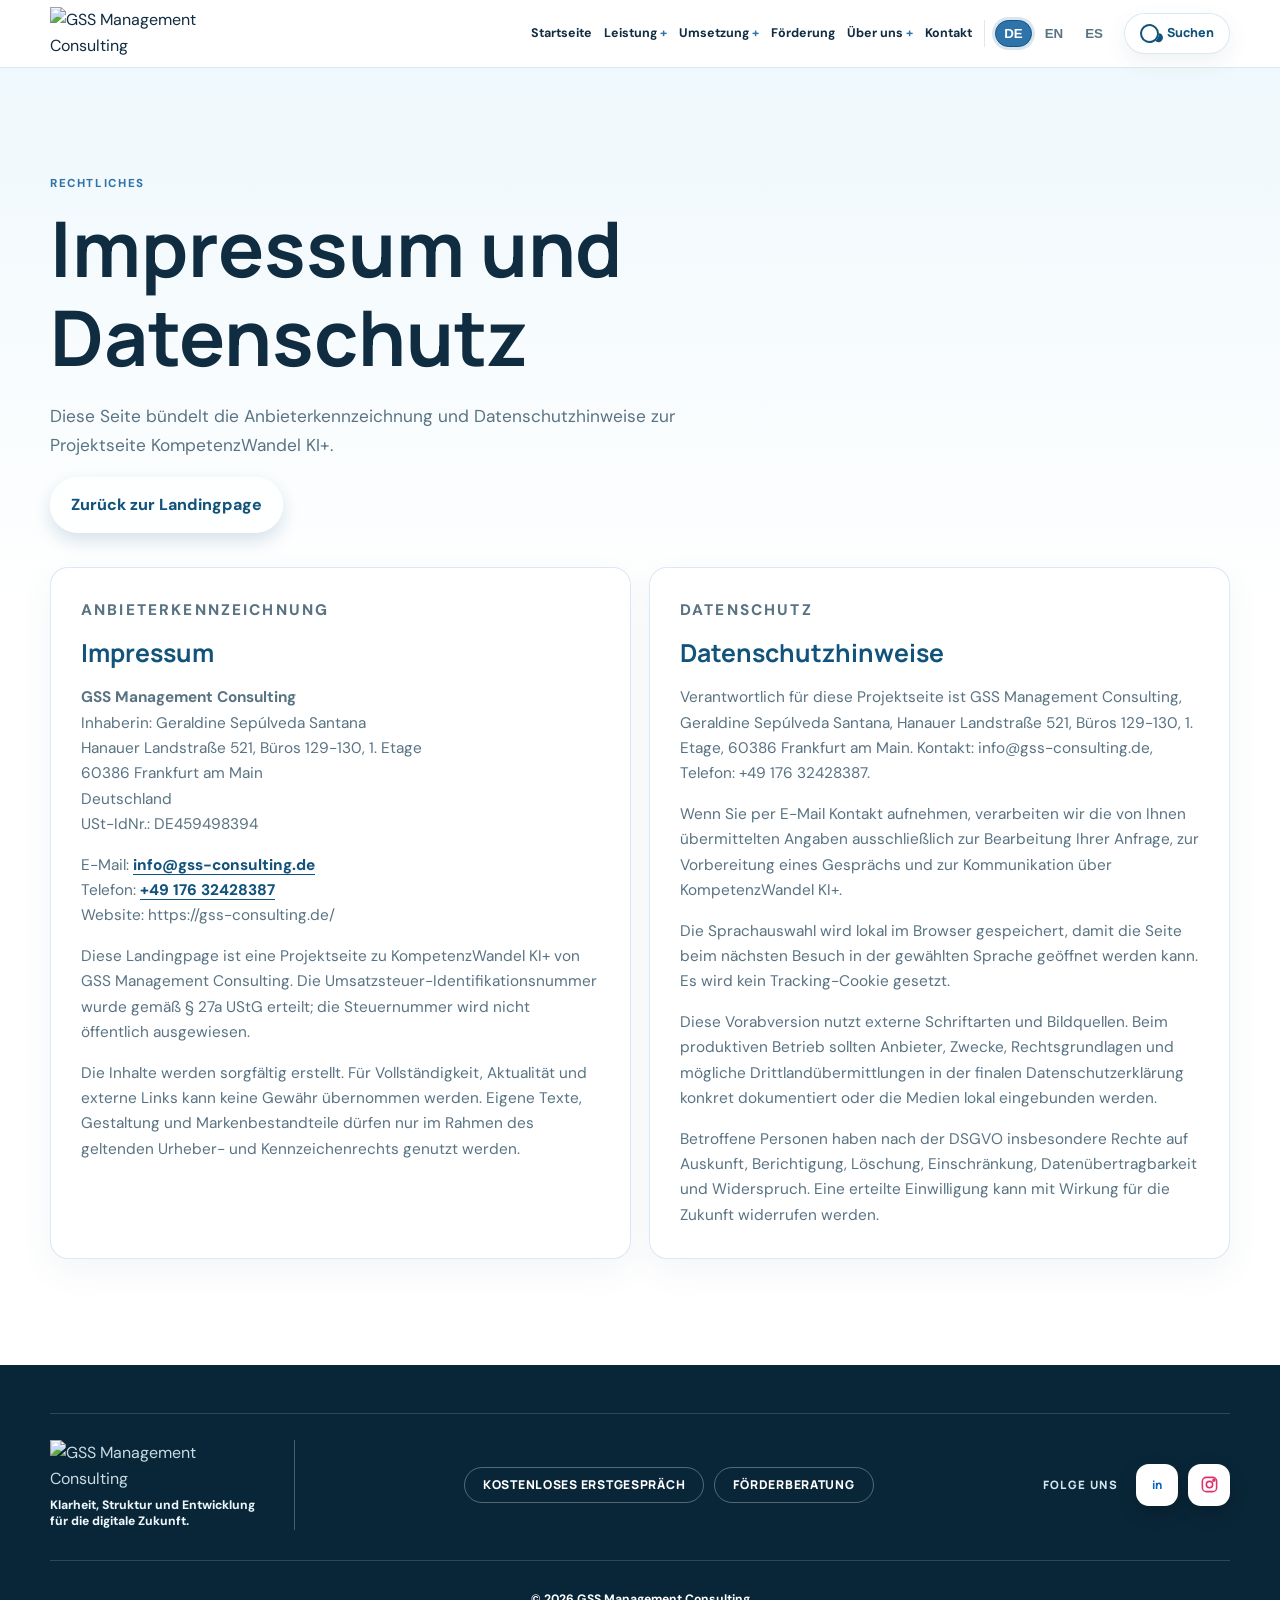
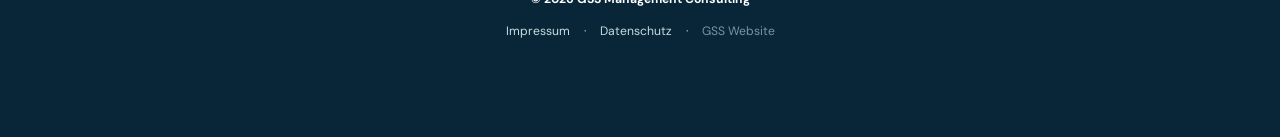
==== commit 9f58e9da: "Add files via upload" ====
--- a/legal.html
+++ b/legal.html
@@ -3,20 +3,40 @@
 <head>
   <meta charset="UTF-8">
   <meta name="viewport" content="width=device-width, initial-scale=1.0">
-  <meta name="description" content="Impressum und Datenschutz für KompetenzWandel KI+ von GSS Management Consulting.">
-  <meta property="og:title" content="Rechtliches | KompetenzWandel KI+">
-  <meta property="og:description" content="Impressum, Datenschutz und Hinweise zur Projektseite KompetenzWandel KI+.">
-  <meta property="og:type" content="website">
-  <title>Rechtliches | KompetenzWandel KI+</title>
+  <title>Impressum & Datenschutz | KompetenzWandel KI+ | GSS Management Consulting</title>
+  <meta name="description" content="Impressum, Datenschutz und rechtliche Hinweise zur Landingpage KompetenzWandel KI+ von GSS Management Consulting.">
+  <meta name="robots" content="index, follow">
+  <meta name="theme-color" content="#0b2545">
+  <link rel="canonical" href="https://kompetenzwandel-ki-plus.gss-consulting.de/legal.html">
+  <meta property="og:title" content="Impressum & Datenschutz | KompetenzWandel KI+">
+  <meta property="og:description" content="Rechtliche Informationen zur Landingpage KompetenzWandel KI+ von GSS Management Consulting.">
+  <meta property="og:type" content="website">
+  <meta property="og:url" content="https://kompetenzwandel-ki-plus.gss-consulting.de/legal.html">
+  <meta property="og:site_name" content="GSS Management Consulting">
+  <meta property="og:locale" content="de_DE">
+  <meta property="og:image" content="https://kompetenzwandel-ki-plus.gss-consulting.de/assets/social-preview.png">
+  <meta property="og:image:width" content="1200">
+  <meta property="og:image:height" content="630">
+  <meta property="og:image:alt" content="KompetenzWandel KI+ - GSS Management Consulting">
+  <meta name="twitter:card" content="summary_large_image">
+  <meta name="twitter:title" content="Impressum & Datenschutz | KompetenzWandel KI+">
+  <meta name="twitter:description" content="Rechtliche Informationen zu KompetenzWandel KI+.">
+  <meta name="twitter:image" content="https://kompetenzwandel-ki-plus.gss-consulting.de/assets/social-preview.png">
+  <link rel="icon" href="favicon.ico" sizes="any">
+  <link rel="icon" href="assets/favicon.svg" type="image/svg+xml">
+  <link rel="icon" href="assets/favicon-32.png" type="image/png">
+  <link rel="apple-touch-icon" href="assets/apple-touch-icon.png">
+  <link rel="manifest" href="site.webmanifest">
+  <!-- Google Search Console verification and Google Analytics can be added after the real IDs are available. -->
   <link rel="preconnect" href="https://fonts.googleapis.com">
   <link rel="preconnect" href="https://fonts.gstatic.com" crossorigin>
   <link href="https://fonts.googleapis.com/css2?family=DM+Sans:wght@400;500;600;700&family=Manrope:wght@600;700;800&display=swap" rel="stylesheet">
-  <link rel="stylesheet" href="styles.css?v=20260712-kwki35">
+  <link rel="stylesheet" href="styles.css?v=20260713-mobile1">
 </head>
 <body>
   <header class="site-header">
     <a class="brand" href="index.html" aria-label="KompetenzWandel KI+">
-      <img class="brand-logo" src="assets/gss-logo-transparent.png?v=20260609-logo2" alt="GSS Management Consulting">
+      <img class="brand-logo" src="assets/gss-logo-display.png?v=20260713-display" alt="GSS Management Consulting">
     </a>
     <nav class="nav" aria-label="Hauptnavigation">
       <a href="index.html" data-i18n="nav.home">Startseite</a>
@@ -58,16 +78,16 @@
           <article class="legal-detail" id="impressum">
             <p class="eyebrow" data-i18n="imprint.eyebrow">Anbieterkennzeichnung</p>
             <h2 data-i18n="imprint.title">Impressum</h2>
-            <p data-i18n="imprint.provider"><strong>GSS Management Consulting</strong><br>Inhaberin: Geraldine Sepúlveda Santana<br>Frankfurt am Main, Deutschland</p>
-            <p><span data-i18n="imprint.emailLabel">E-Mail:</span> <a href="mailto:info@gss-consulting.de">info@gss-consulting.de</a><br><span data-i18n="imprint.websiteLabel">Website:</span> <a href="https://gss-consulting.de/">https://gss-consulting.de/</a></p>
-            <p data-i18n="imprint.note">Diese Landingpage ist eine Projektseite zu KompetenzWandel KI+ von GSS Management Consulting. Die vollständige ladungsfähige Anschrift und weitere Pflichtangaben werden vor produktiver Veröffentlichung im Impressum der GSS Website ergänzt.</p>
+            <p data-i18n="imprint.provider"><strong>GSS Management Consulting</strong><br>Inhaberin: Geraldine Sepúlveda Santana<br>Hanauer Landstraße 521, Büros 129-130, 1. Etage<br>60386 Frankfurt am Main<br>Deutschland<br>USt-IdNr.: DE459498394</p>
+            <p><span data-i18n="imprint.emailLabel">E-Mail:</span> <a href="mailto:info@gss-consulting.de">info@gss-consulting.de</a><br><span data-i18n="imprint.phoneLabel">Telefon:</span> <a href="tel:+4917632428387">+49 176 32428387</a><br><span data-i18n="imprint.websiteLabel">Website:</span> <span class="inline-disabled">https://gss-consulting.de/</span></p>
+            <p data-i18n="imprint.note">Diese Landingpage ist eine Projektseite zu KompetenzWandel KI+ von GSS Management Consulting. Die Umsatzsteuer-Identifikationsnummer wurde gemäß § 27a UStG erteilt; die Steuernummer wird nicht öffentlich ausgewiesen.</p>
             <p data-i18n="imprint.liability">Die Inhalte werden sorgfältig erstellt. Für Vollständigkeit, Aktualität und externe Links kann keine Gewähr übernommen werden. Eigene Texte, Gestaltung und Markenbestandteile dürfen nur im Rahmen des geltenden Urheber- und Kennzeichenrechts genutzt werden.</p>
           </article>
 
           <article class="legal-detail" id="datenschutz">
             <p class="eyebrow" data-i18n="privacy.eyebrow">Datenschutz</p>
             <h2 data-i18n="privacy.title">Datenschutzhinweise</h2>
-            <p data-i18n="privacy.controller">Verantwortlich für diese Projektseite ist GSS Management Consulting, Geraldine Sepúlveda Santana, Frankfurt am Main. Kontakt: info@gss-consulting.de.</p>
+            <p data-i18n="privacy.controller">Verantwortlich für diese Projektseite ist GSS Management Consulting, Geraldine Sepúlveda Santana, Hanauer Landstraße 521, Büros 129-130, 1. Etage, 60386 Frankfurt am Main. Kontakt: info@gss-consulting.de, Telefon: +49 176 32428387.</p>
             <p data-i18n="privacy.contact">Wenn Sie per E-Mail Kontakt aufnehmen, verarbeiten wir die von Ihnen übermittelten Angaben ausschließlich zur Bearbeitung Ihrer Anfrage, zur Vorbereitung eines Gesprächs und zur Kommunikation über KompetenzWandel KI+.</p>
             <p data-i18n="privacy.localStorage">Die Sprachauswahl wird lokal im Browser gespeichert, damit die Seite beim nächsten Besuch in der gewählten Sprache geöffnet werden kann. Es wird kein Tracking-Cookie gesetzt.</p>
             <p data-i18n="privacy.external">Diese Vorabversion nutzt externe Schriftarten und Bildquellen. Beim produktiven Betrieb sollten Anbieter, Zwecke, Rechtsgrundlagen und mögliche Drittlandübermittlungen in der finalen Datenschutzerklärung konkret dokumentiert oder die Medien lokal eingebunden werden.</p>
@@ -82,28 +102,28 @@
     <div class="container footer-utility">
       <div class="footer-brand-block">
         <a class="footer-home-logo" href="index.html" aria-label="GSS Management Consulting – Startseite">
-          <img src="assets/gss-logo-transparent.png?v=20260609-logo2" alt="GSS Management Consulting">
+          <img src="assets/gss-logo-display.png?v=20260713-display" alt="GSS Management Consulting">
         </a>
         <p class="footer-slogan" data-i18n="footer.claim">Klarheit, Struktur und Entwicklung für die digitale Zukunft.</p>
       </div>
       <div class="footer-action-group" aria-label="KompetenzWandel Aktionen">
-        <a class="footer-faq-link" href="index.html#kontakt" data-i18n="footer.freeCall">Kostenloses Erstgespräch</a>
-        <a class="footer-faq-link" href="modul.html?mod=scan#formular" data-i18n="footer.avgs">FÖRDERUNG-BERATUNG</a>
+        <a class="footer-faq-link" href="modul.html?mod=scan#formular" data-i18n="footer.freeCall">Kostenloses Erstgespräch</a>
+        <a class="footer-faq-link" href="modul.html?mod=scan#formular" data-i18n="footer.avgs">Förderberatung</a>
       </div>
       <div class="footer-social-group">
         <span data-i18n="footer.social">Folge uns</span>
         <div class="social social-natural">
           <a href="https://www.linkedin.com/in/geraldine-sep%C3%BAlveda-santana-681823a3" data-social="linkedin" aria-label="LinkedIn">in</a>
-          <a href="https://www.instagram.com/gss_sonsulting/" data-social="instagram" aria-label="Instagram"><svg viewBox="0 0 24 24" aria-hidden="true" focusable="false"><rect x="3" y="3" width="18" height="18" rx="5"></rect><circle cx="12" cy="12" r="4"></circle><circle cx="17.5" cy="6.5" r="1.2"></circle></svg></a>
+          <a href="https://www.instagram.com/gss_consulting/" data-social="instagram" aria-label="Instagram GSS"><svg viewBox="0 0 24 24" aria-hidden="true" focusable="false"><rect x="3" y="3" width="18" height="18" rx="5"></rect><circle cx="12" cy="12" r="4"></circle><circle cx="17.5" cy="6.5" r="1.2"></circle></svg></a>
         </div>
       </div>
     </div>
     <div class="container copyright">
       <span class="copyright-owner">© <span id="year"></span> GSS Management Consulting</span>
-      <span class="copyright-legal"><a href="#impressum" data-i18n="legal.imprintLink">Impressum</a> · <a href="#datenschutz" data-i18n="legal.privacyLink">Datenschutz</a> · <a href="https://gss-consulting.de/" data-i18n="footer.website">GSS Website</a></span>
+      <span class="copyright-legal"><a href="#impressum" data-i18n="legal.imprintLink">Impressum</a> · <a href="#datenschutz" data-i18n="legal.privacyLink">Datenschutz</a> · <span class="footer-disabled-link" data-i18n="footer.website">GSS Website</span></span>
     </div>
   </footer>
 
-  <script src="script.js?v=20260712-kwki35"></script>
+  <script src="script.js?v=20260713-mobile1"></script>
 </body>
 </html>
--- a/styles.css
+++ b/styles.css
@@ -62,8 +62,9 @@
 .brand { display: flex; align-items: center; }
 .brand-logo {
   display: block;
-  width: 300px;
-  height: 92px;
+  width: 220px;
+  height: auto;
+  max-height: none;
   object-fit: contain;
   object-position: left center;
 }
@@ -298,9 +299,18 @@
   border: 1px solid rgba(255, 255, 255, .72);
 }
 .button-ghost:hover { background: #fff; color: var(--deep); }
-.button[aria-disabled="true"] {
+.button[aria-disabled="true"],
+.button-disabled {
   opacity: .62;
   cursor: not-allowed;
+  transform: none;
+  pointer-events: none;
+}
+.button-disabled:hover,
+.button-disabled:focus-visible {
+  background: rgba(255, 255, 255, .7);
+  color: var(--deep);
+  box-shadow: none;
   transform: none;
 }
 
@@ -716,6 +726,9 @@
   color: #6c4c00;
   font-size: .92rem;
 }
+.azav-actions {
+  margin-top: 18px;
+}
 .azav-cards {
   display: grid;
   gap: 12px;
@@ -824,26 +837,36 @@
 
 .profile {
   position: relative;
-  padding: 0;
-  overflow: hidden;
+  padding: 76px 0;
+  overflow: clip;
   background: #dceef6;
 }
 .profile-image {
-  position: absolute;
-  width: 48%;
-  height: 100%;
+  position: relative;
+  min-height: 520px;
+  border-radius: 0 18px 18px 0;
   background:
     linear-gradient(90deg, rgba(18, 83, 124, .28), rgba(183, 216, 233, .08)),
     url("https://images.unsplash.com/photo-1517245386807-bb43f82c33c4?auto=format&fit=crop&w=1400&q=84") center / cover;
+  box-shadow: 0 20px 54px rgba(18, 83, 124, .18);
 }
 .profile-grid {
   display: grid;
-  grid-template-columns: 1fr 1fr;
+  grid-template-columns: minmax(0, .94fr) minmax(0, 1.06fr);
+  align-items: stretch;
+  gap: clamp(34px, 5vw, 68px);
 }
 .profile-copy {
-  padding: 95px 0 95px 70px;
+  padding: 20px 0;
 }
 .profile-copy p:not(.eyebrow) { color: #3e6274; }
+.team-note {
+  margin-top: 18px;
+  padding: 14px 16px;
+  border-left: 4px solid var(--blue);
+  background: rgba(255, 255, 255, .72);
+  font-weight: 700;
+}
 
 .impact { background: #fff; }
 .impact-grid {
@@ -1190,6 +1213,23 @@
   text-underline-offset: 4px;
 }
 .fineprint { font-size: .78rem; }
+.contact-phone {
+  margin: 8px 0 16px;
+  color: var(--deep);
+  font-weight: 700;
+}
+.contact-phone a {
+  color: var(--blue);
+  text-decoration: none;
+}
+.contact-phone a:hover {
+  text-decoration: underline;
+  text-underline-offset: 4px;
+}
+.inline-disabled {
+  color: var(--muted);
+  cursor: default;
+}
 
 .version-page-main {
   background: linear-gradient(180deg, var(--pale), #fff 48%);
@@ -1264,13 +1304,14 @@
 }
 .footer-home-logo img {
   display: block;
-  width: 180px;
-  height: 68px;
+  width: 220px;
+  height: auto;
+  max-height: none;
   object-fit: contain;
   object-position: left center;
 }
 .footer-slogan {
-  width: 180px;
+  width: 220px;
   margin: -4px 0 0;
   color: #eef7fb;
   font-size: .76rem;
@@ -1431,6 +1472,11 @@
   color: #c8dae2;
 }
 .copyright-legal a:hover { color: #fff; }
+.footer-disabled-link {
+  color: #b7d8e9;
+  opacity: .62;
+  cursor: default;
+}
 
 @media (max-width: 1180px) and (min-width: 981px) {
   .site-header {
@@ -1526,51 +1572,163 @@
 
 @media (max-width: 760px) {
   html {
-    scroll-padding-top: 154px;
+    scroll-padding-top: 118px;
   }
   [id] {
-    scroll-margin-top: 154px;
+    scroll-margin-top: 118px;
   }
   #qualitaet,
   #kontakt {
-    scroll-margin-top: 186px;
+    scroll-margin-top: 140px;
   }
   .site-header {
     display: grid;
     justify-items: center;
-    padding: 8px 16px;
-  }
-  .brand-logo { width: 225px; height: 68px; object-position: center; }
-  .nav { flex-wrap: wrap; justify-content: center; gap: 12px; }
+    gap: 6px;
+    padding: 7px 13px 8px;
+  }
+  .brand-logo {
+    width: 178px;
+    height: 52px;
+    object-position: center;
+  }
+  .nav {
+    width: 100%;
+    flex-wrap: nowrap;
+    justify-content: flex-start;
+    gap: 8px;
+    overflow-x: auto;
+    overflow-y: visible;
+    padding: 3px 0 4px;
+    font-size: .71rem;
+    scrollbar-width: none;
+  }
+  .nav::-webkit-scrollbar { display: none; }
+  .nav a,
+  .nav-parent {
+    display: inline-flex;
+    align-items: center;
+    min-height: 34px;
+    padding: 7px 9px;
+    border: 1px solid var(--line);
+    border-radius: 999px;
+    background: rgba(255, 255, 255, .84);
+    box-shadow: 0 6px 18px rgba(13, 42, 60, .06);
+  }
   .nav-group {
+    position: relative;
+    flex: 0 0 auto;
+    display: block;
+  }
+  .submenu {
+    position: absolute;
+    top: calc(100% + 7px);
+    left: 0;
     display: grid;
-    justify-items: center;
-    gap: 6px;
-  }
-  .submenu {
-    position: static;
-    display: flex;
-    gap: 6px;
-    min-width: 0;
-    padding: 0;
-    border: 0;
-    background: transparent;
-    box-shadow: none;
+    gap: 4px;
+    min-width: 164px;
+    padding: 8px;
+    border: 1px solid var(--line);
+    background: rgba(255, 255, 255, .98);
+    box-shadow: var(--shadow);
+    opacity: 0;
+    visibility: hidden;
+    transform: translateY(6px);
+  }
+  .nav-group:hover .submenu,
+  .nav-group:focus-within .submenu {
     opacity: 1;
     visibility: visible;
     transform: none;
   }
   .submenu a {
-    padding: 5px 9px;
-    border: 1px solid var(--line);
-    border-radius: 999px;
-    background: var(--pale);
-  }
-  .language { border-left: 0; padding-left: 0; }
-  .site-search { width: 100%; }
-  .search-toggle { width: 100%; justify-content: center; }
-  .search-panel { position: static; width: 100%; margin-top: 10px; }
-  .hero { min-height: 82vh; }
+    min-height: 0;
+    padding: 7px 9px;
+    border-radius: 8px;
+    background: transparent;
+    box-shadow: none;
+  }
+  .language {
+    flex: 0 0 auto;
+    border-left: 0;
+    padding-left: 0;
+  }
+  .lang {
+    min-width: 32px;
+    min-height: 34px;
+    padding: 6px 8px;
+  }
+  .site-search {
+    flex: 0 0 auto;
+    width: auto;
+  }
+  .search-toggle {
+    width: auto;
+    min-height: 34px;
+    justify-content: center;
+    padding: 7px 11px;
+  }
+  .search-panel {
+    position: fixed;
+    top: 112px;
+    left: 13px;
+    right: 13px;
+    width: auto;
+    max-height: calc(100svh - 128px);
+    overflow: auto;
+    margin-top: 0;
+  }
+  .hero {
+    min-height: calc(100svh - 104px);
+    align-items: start;
+  }
+  .hero-frame {
+    filter: saturate(.58) contrast(.9) brightness(.82);
+    background-position: center top;
+  }
+  .hero-overlay {
+    background-image:
+      linear-gradient(180deg, rgba(251, 253, 254, .98) 0%, rgba(251, 253, 254, .95) 46%, rgba(251, 253, 254, .90) 78%, rgba(251, 253, 254, .84) 100%);
+    background-size: auto;
+  }
+  .hero-content {
+    padding: 30px 0 52px;
+  }
+  .hero h1 {
+    max-width: 100%;
+    font-size: 2.35rem;
+    line-height: 1.02;
+    overflow-wrap: normal;
+    word-break: normal;
+    hyphens: none;
+  }
+  .hero h1 span { white-space: nowrap; }
+  .lead {
+    font-size: 1.36rem;
+    line-height: 1.22;
+  }
+  .hero-text {
+    max-width: 100%;
+    color: #17384d;
+    font-size: 1rem;
+    line-height: 1.46;
+  }
+  .hero-subtext {
+    font-size: .95rem;
+    line-height: 1.45;
+    margin-top: 10px;
+  }
+  .actions {
+    gap: 10px;
+    margin-top: 20px;
+  }
+  .hero .button {
+    width: 100%;
+    justify-content: center;
+  }
+  .badges {
+    margin-top: 24px;
+  }
   .intro {
     min-height: auto;
   }
@@ -1610,7 +1768,9 @@
   .profile-image {
     position: relative;
     width: 100%;
+    min-height: 320px;
     height: 360px;
+    border-radius: 18px;
   }
   .profile-copy { padding: 56px 0; }
   .section-head { display: block; }
@@ -1636,9 +1796,27 @@
 
 @media (max-width: 560px) {
   .container { width: min(100% - 26px, 1180px); }
-  .hero h1 { font-size: clamp(3rem, 15vw, 4.35rem); }
-  .lead { font-size: 1.35rem; }
-  .hero-content { padding: 58px 0 70px; }
+  .brand-logo {
+    width: 156px;
+    height: 46px;
+  }
+  .nav {
+    font-size: .68rem;
+    gap: 7px;
+  }
+  .nav a,
+  .nav-parent,
+  .search-toggle,
+  .lang {
+    min-height: 32px;
+  }
+  .hero h1 {
+    font-size: 2.22rem;
+    line-height: 1.02;
+  }
+  .lead { font-size: 1.22rem; }
+  .hero-text { font-size: .95rem; }
+  .hero-content { padding: 24px 0 46px; }
   .section { padding: 76px 0; }
   .trust-grid { gap: 16px; }
   .trust strong { font-size: 1.55rem; }
@@ -1679,6 +1857,20 @@
   .footer-grid { grid-template-columns: 1fr; }
 }
 
+@media (max-width: 380px) {
+  .container { width: min(100% - 22px, 1180px); }
+  .brand-logo {
+    width: 146px;
+    height: 42px;
+  }
+  .hero h1 { font-size: 2.02rem; }
+  .lead { font-size: 1.12rem; }
+  .hero-text,
+  .hero-subtext {
+    font-size: .9rem;
+  }
+}
+
 @media (prefers-reduced-motion: reduce) {
   * {
     scroll-behavior: auto !important;
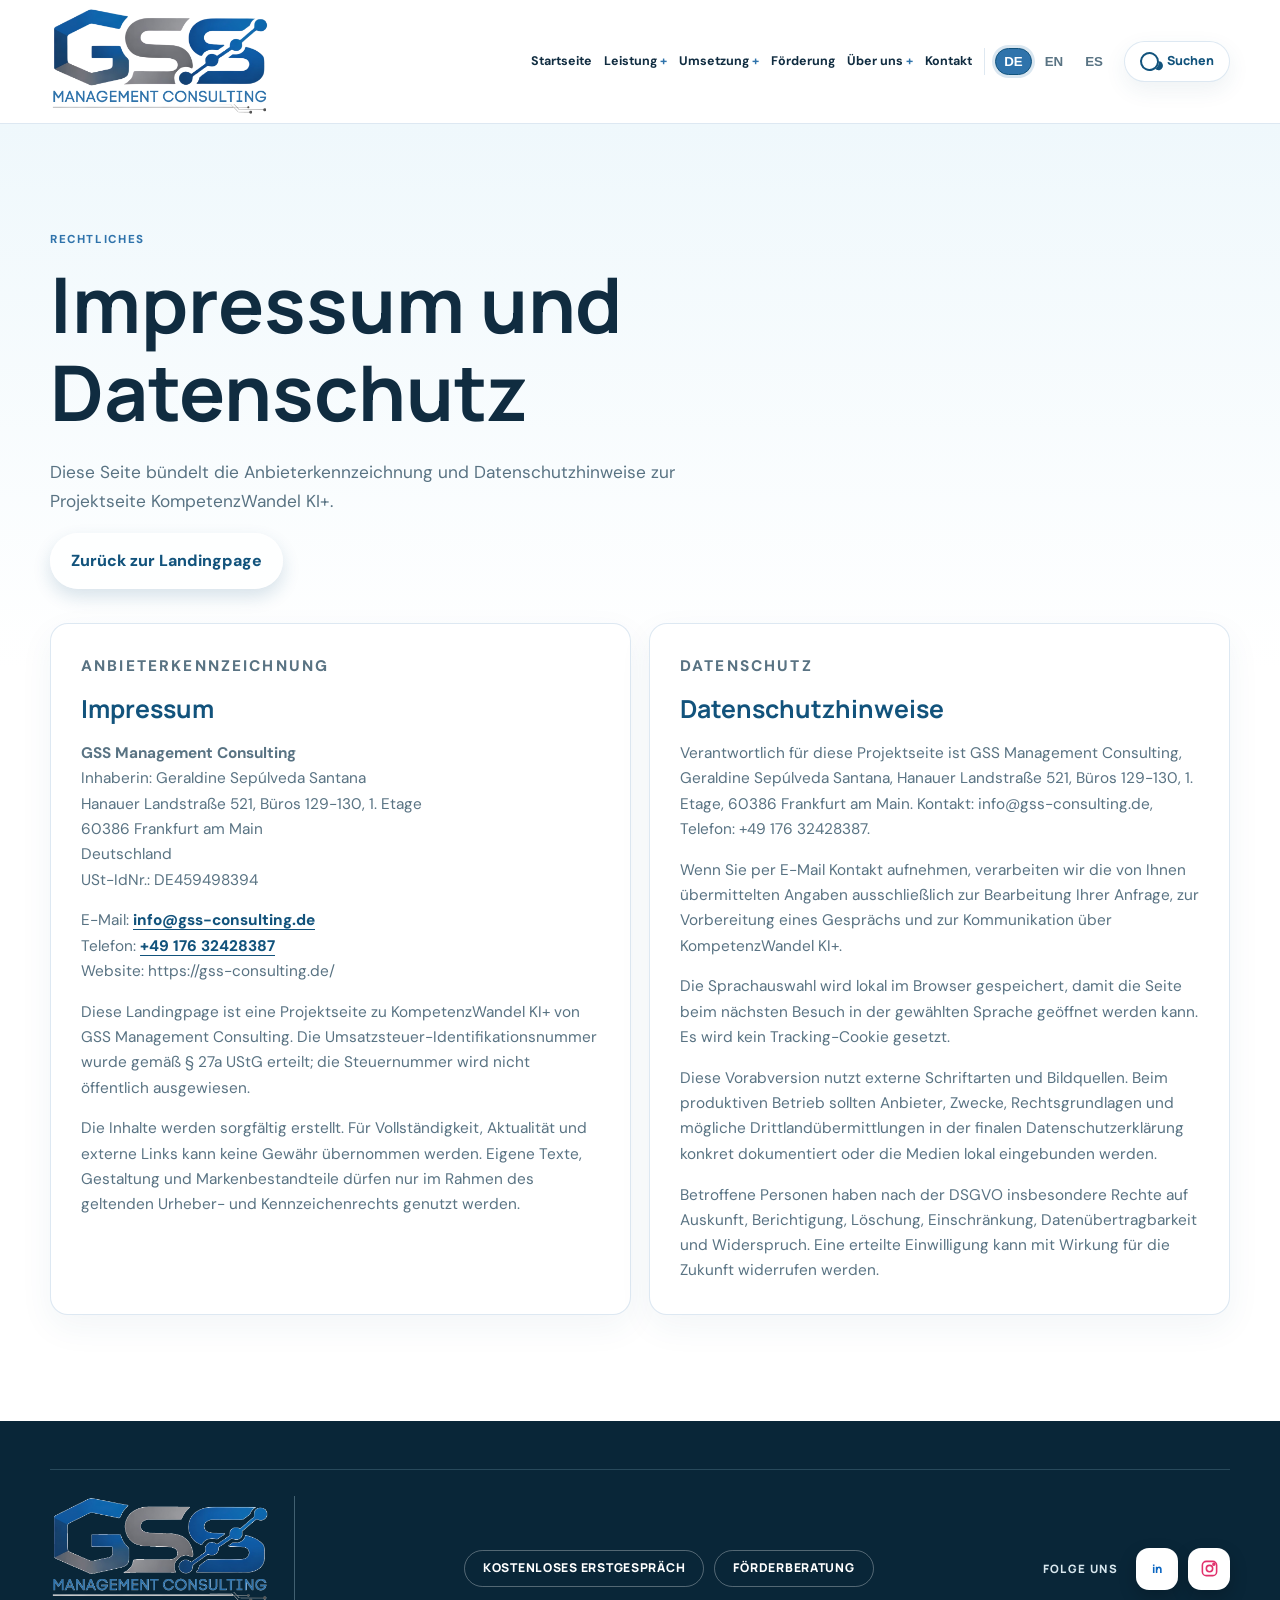
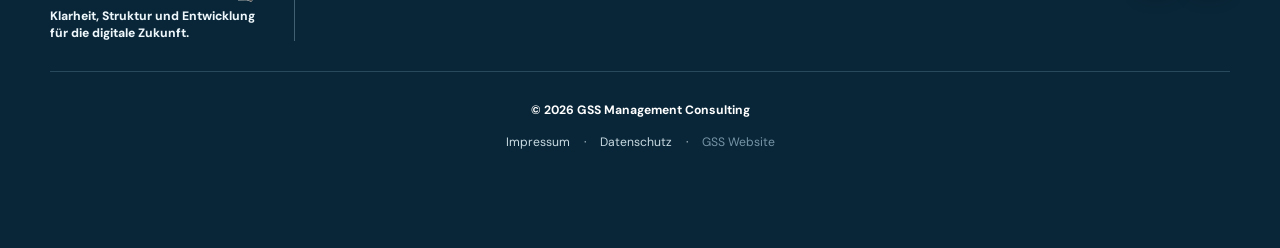
==== commit ae3db295: "Add files via upload" ====
--- a/legal.html
+++ b/legal.html
@@ -31,7 +31,7 @@
   <link rel="preconnect" href="https://fonts.googleapis.com">
   <link rel="preconnect" href="https://fonts.gstatic.com" crossorigin>
   <link href="https://fonts.googleapis.com/css2?family=DM+Sans:wght@400;500;600;700&family=Manrope:wght@600;700;800&display=swap" rel="stylesheet">
-  <link rel="stylesheet" href="styles.css?v=20260713-mobile1">
+  <link rel="stylesheet" href="styles.css?v=20260713-mobile3">
 </head>
 <body>
   <header class="site-header">
@@ -124,6 +124,6 @@
     </div>
   </footer>
 
-  <script src="script.js?v=20260713-mobile1"></script>
+  <script src="script.js?v=20260713-mobile3"></script>
 </body>
 </html>
--- a/styles.css
+++ b/styles.css
@@ -389,11 +389,19 @@
   text-transform: uppercase;
 }
 .hero h1 {
+  display: flex;
+  flex-wrap: nowrap;
+  align-items: baseline;
+  gap: .18em;
   max-width: 830px;
   margin: .22em 0;
   font-size: clamp(3.6rem, 7vw, 6.6rem);
+  white-space: nowrap;
 }
 .hero h1 span { color: var(--blue); }
+.brand-nowrap {
+  white-space: nowrap;
+}
 .lead {
   max-width: 760px;
   color: var(--deep);
@@ -1695,12 +1703,14 @@
     padding: 30px 0 52px;
   }
   .hero h1 {
-    max-width: 100%;
-    font-size: 2.35rem;
+    max-width: calc(100vw - 34px);
+    gap: .12em;
+    font-size: clamp(1.72rem, 7.05vw, 2.05rem);
     line-height: 1.02;
     overflow-wrap: normal;
     word-break: normal;
     hyphens: none;
+    overflow: visible;
   }
   .hero h1 span { white-space: nowrap; }
   .lead {
@@ -1811,7 +1821,7 @@
     min-height: 32px;
   }
   .hero h1 {
-    font-size: 2.22rem;
+    font-size: clamp(1.62rem, 7.05vw, 1.95rem);
     line-height: 1.02;
   }
   .lead { font-size: 1.22rem; }
@@ -1851,6 +1861,7 @@
   }
   .contact h2 {
     white-space: normal;
+    font-size: clamp(1.55rem, 6.8vw, 1.9rem);
   }
   .contact-panel .actions { display: grid; }
   .application-form { padding: 22px; }
@@ -1863,7 +1874,7 @@
     width: 146px;
     height: 42px;
   }
-  .hero h1 { font-size: 2.02rem; }
+  .hero h1 { font-size: clamp(1.55rem, 7.05vw, 1.72rem); }
   .lead { font-size: 1.12rem; }
   .hero-text,
   .hero-subtext {
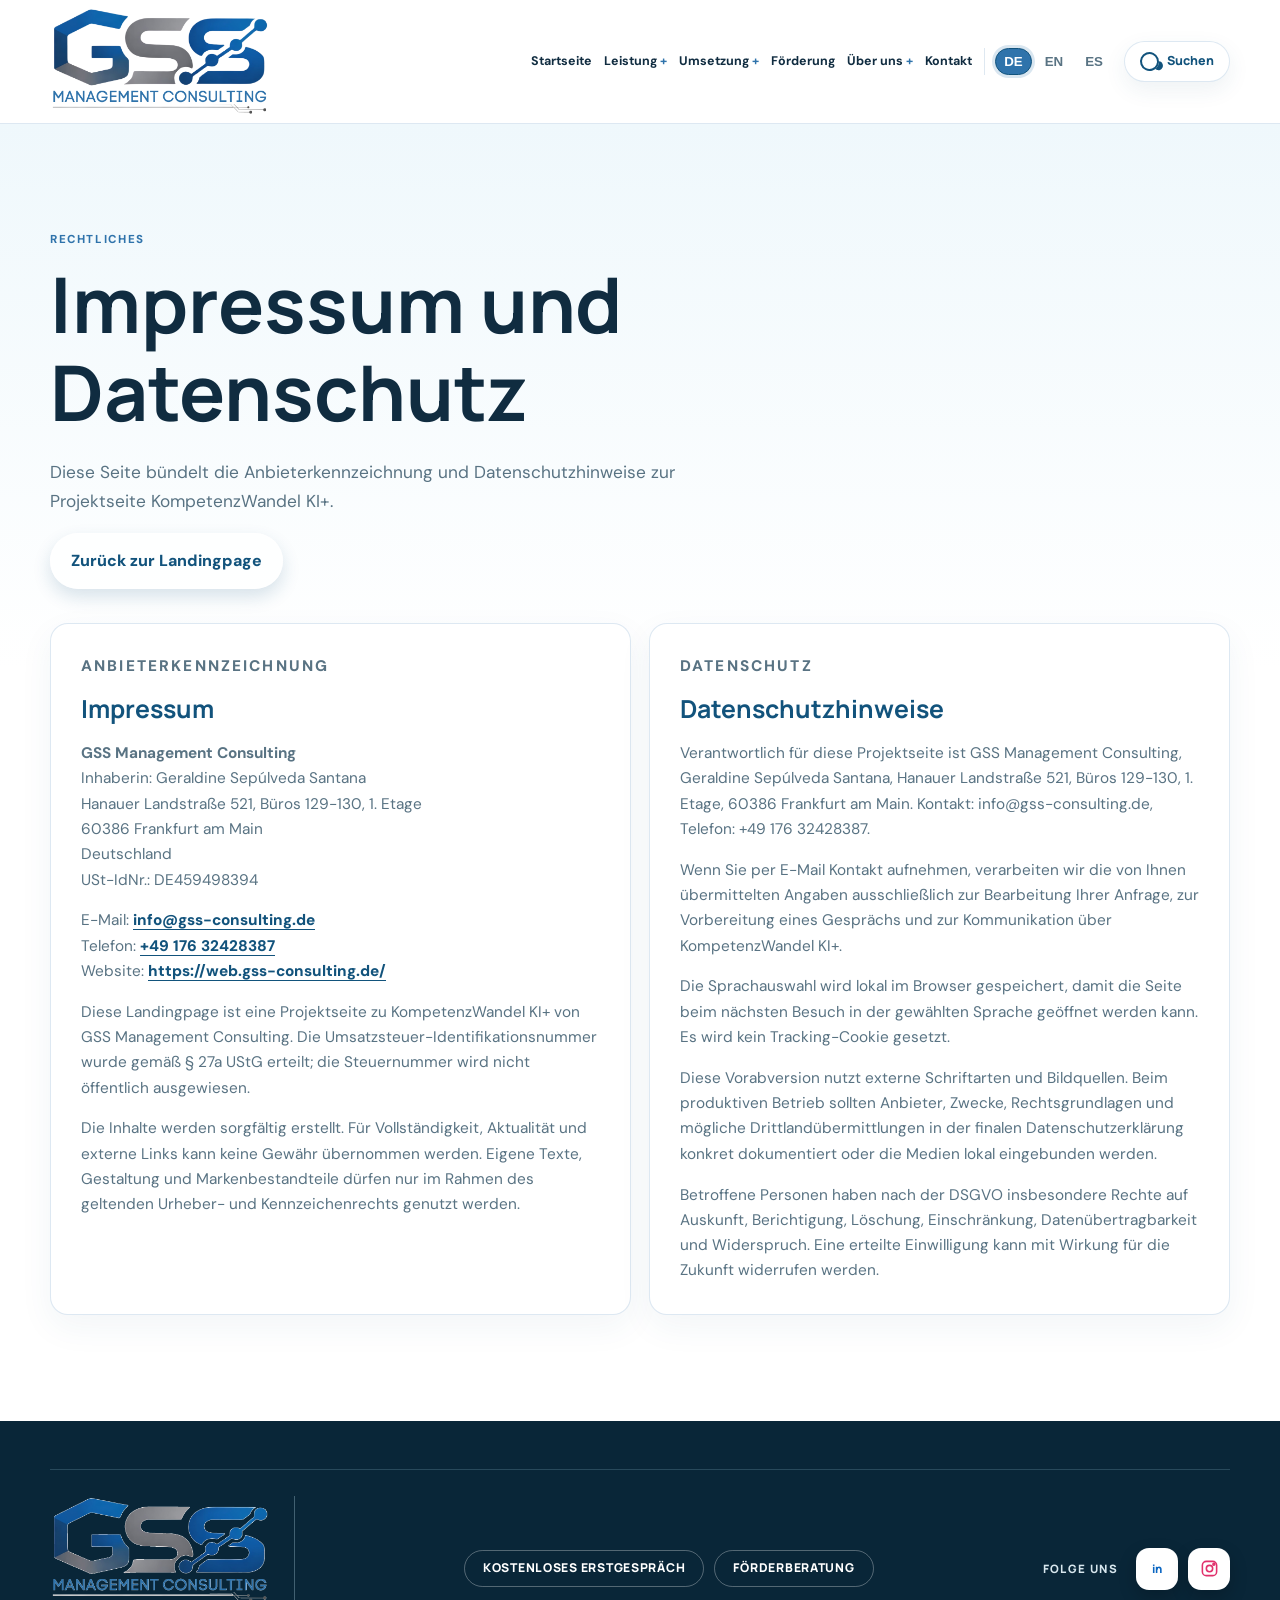
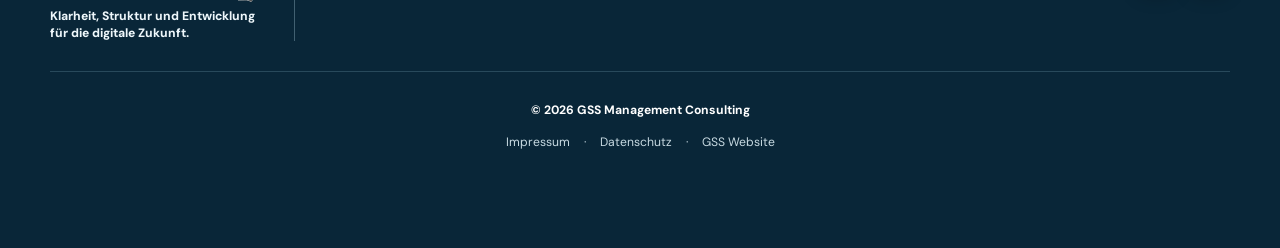
==== commit f59c9b7b: "Update KompetenzWandel modules, impact lines, languages and AZAV status" ====
--- a/legal.html
+++ b/legal.html
@@ -7,11 +7,15 @@
   <meta name="description" content="Impressum, Datenschutz und rechtliche Hinweise zur Landingpage KompetenzWandel KI+ von GSS Management Consulting.">
   <meta name="robots" content="index, follow">
   <meta name="theme-color" content="#0b2545">
-  <link rel="canonical" href="https://kompetenzwandel-ki-plus.gss-consulting.de/legal.html">
+  <link rel="canonical" href="https://kompetenzwandel-ki-plus.gss-consulting.de/legal.html?lang=de">
+  <link rel="alternate" hreflang="de" href="https://kompetenzwandel-ki-plus.gss-consulting.de/legal.html?lang=de" data-managed-seo>
+  <link rel="alternate" hreflang="en" href="https://kompetenzwandel-ki-plus.gss-consulting.de/legal.html?lang=en" data-managed-seo>
+  <link rel="alternate" hreflang="es" href="https://kompetenzwandel-ki-plus.gss-consulting.de/legal.html?lang=es" data-managed-seo>
+  <link rel="alternate" hreflang="x-default" href="https://kompetenzwandel-ki-plus.gss-consulting.de/legal.html?lang=de" data-managed-seo>
   <meta property="og:title" content="Impressum & Datenschutz | KompetenzWandel KI+">
   <meta property="og:description" content="Rechtliche Informationen zur Landingpage KompetenzWandel KI+ von GSS Management Consulting.">
   <meta property="og:type" content="website">
-  <meta property="og:url" content="https://kompetenzwandel-ki-plus.gss-consulting.de/legal.html">
+  <meta property="og:url" content="https://kompetenzwandel-ki-plus.gss-consulting.de/legal.html?lang=de">
   <meta property="og:site_name" content="GSS Management Consulting">
   <meta property="og:locale" content="de_DE">
   <meta property="og:image" content="https://kompetenzwandel-ki-plus.gss-consulting.de/assets/social-preview.png">
@@ -22,16 +26,16 @@
   <meta name="twitter:title" content="Impressum & Datenschutz | KompetenzWandel KI+">
   <meta name="twitter:description" content="Rechtliche Informationen zu KompetenzWandel KI+.">
   <meta name="twitter:image" content="https://kompetenzwandel-ki-plus.gss-consulting.de/assets/social-preview.png">
-  <link rel="icon" href="favicon.ico" sizes="any">
-  <link rel="icon" href="assets/favicon.svg" type="image/svg+xml">
-  <link rel="icon" href="assets/favicon-32.png" type="image/png">
-  <link rel="apple-touch-icon" href="assets/apple-touch-icon.png">
-  <link rel="manifest" href="site.webmanifest">
+  <link rel="icon" href="favicon.ico?v=20260720-gss-white" sizes="any">
+  <link rel="icon" href="assets/favicon.svg?v=20260720-gss-white" type="image/svg+xml">
+  <link rel="icon" href="assets/favicon-32.png?v=20260720-gss-white" type="image/png">
+  <link rel="apple-touch-icon" href="assets/apple-touch-icon.png?v=20260720-gss-white">
+  <link rel="manifest" href="site.webmanifest?v=20260720-gss-white">
   <!-- Google Search Console verification and Google Analytics can be added after the real IDs are available. -->
   <link rel="preconnect" href="https://fonts.googleapis.com">
   <link rel="preconnect" href="https://fonts.gstatic.com" crossorigin>
   <link href="https://fonts.googleapis.com/css2?family=DM+Sans:wght@400;500;600;700&family=Manrope:wght@600;700;800&display=swap" rel="stylesheet">
-  <link rel="stylesheet" href="styles.css?v=20260713-mobile3">
+  <link rel="stylesheet" href="styles.css?v=20260713-mobile7">
 </head>
 <body>
   <header class="site-header">
@@ -40,7 +44,7 @@
     </a>
     <nav class="nav" aria-label="Hauptnavigation">
       <a href="index.html" data-i18n="nav.home">Startseite</a>
-      <div class="nav-group"><a href="index.html#angebot" data-i18n="nav.offer">Leistung</a><div class="submenu"><a href="index.html#module" data-i18n="nav.modules">Module</a></div></div>
+      <div class="nav-group"><a href="index.html#angebot" data-i18n="nav.offer">Leistung</a><div class="submenu"><a href="index.html#module" data-i18n="nav.modules">Module</a><a href="index.html#digitale-souveraenitaet" data-i18n="nav.sovereignty">Digitale Souveränität</a><a href="index.html#bilingual-digital-cafe" data-i18n="nav.cafe">Bilingual Digital Café+</a></div></div>
       <div class="nav-group"><button class="nav-parent" type="button" data-i18n="nav.implementation">Umsetzung</button><div class="submenu"><a href="index.html#umsetzung" data-i18n="nav.practiceImpact">Praxis & Impact</a></div></div>
       <a href="index.html#qualitaet" data-i18n="nav.quality">Förderung</a>
       <div class="nav-group"><button class="nav-parent" type="button" data-i18n="nav.about">Über uns</button><div class="submenu"><a href="index.html#profil" data-i18n="nav.profile">Profil</a><a href="index.html#hinweise" data-i18n="nav.notice">Hinweise</a></div></div>
@@ -79,7 +83,7 @@
             <p class="eyebrow" data-i18n="imprint.eyebrow">Anbieterkennzeichnung</p>
             <h2 data-i18n="imprint.title">Impressum</h2>
             <p data-i18n="imprint.provider"><strong>GSS Management Consulting</strong><br>Inhaberin: Geraldine Sepúlveda Santana<br>Hanauer Landstraße 521, Büros 129-130, 1. Etage<br>60386 Frankfurt am Main<br>Deutschland<br>USt-IdNr.: DE459498394</p>
-            <p><span data-i18n="imprint.emailLabel">E-Mail:</span> <a href="mailto:info@gss-consulting.de">info@gss-consulting.de</a><br><span data-i18n="imprint.phoneLabel">Telefon:</span> <a href="tel:+4917632428387">+49 176 32428387</a><br><span data-i18n="imprint.websiteLabel">Website:</span> <span class="inline-disabled">https://gss-consulting.de/</span></p>
+            <p><span data-i18n="imprint.emailLabel">E-Mail:</span> <a href="mailto:info@gss-consulting.de">info@gss-consulting.de</a><br><span data-i18n="imprint.phoneLabel">Telefon:</span> <a href="tel:+4917632428387">+49 176 32428387</a><br><span data-i18n="imprint.websiteLabel">Website:</span> <a href="https://web.gss-consulting.de/?lang=de" data-gss-link>https://web.gss-consulting.de/</a></p>
             <p data-i18n="imprint.note">Diese Landingpage ist eine Projektseite zu KompetenzWandel KI+ von GSS Management Consulting. Die Umsatzsteuer-Identifikationsnummer wurde gemäß § 27a UStG erteilt; die Steuernummer wird nicht öffentlich ausgewiesen.</p>
             <p data-i18n="imprint.liability">Die Inhalte werden sorgfältig erstellt. Für Vollständigkeit, Aktualität und externe Links kann keine Gewähr übernommen werden. Eigene Texte, Gestaltung und Markenbestandteile dürfen nur im Rahmen des geltenden Urheber- und Kennzeichenrechts genutzt werden.</p>
           </article>
@@ -120,10 +124,10 @@
     </div>
     <div class="container copyright">
       <span class="copyright-owner">© <span id="year"></span> GSS Management Consulting</span>
-      <span class="copyright-legal"><a href="#impressum" data-i18n="legal.imprintLink">Impressum</a> · <a href="#datenschutz" data-i18n="legal.privacyLink">Datenschutz</a> · <span class="footer-disabled-link" data-i18n="footer.website">GSS Website</span></span>
+      <span class="copyright-legal"><a href="#impressum" data-i18n="legal.imprintLink">Impressum</a> · <a href="#datenschutz" data-i18n="legal.privacyLink">Datenschutz</a> · <a href="https://web.gss-consulting.de/?lang=de" data-gss-link data-i18n="footer.website">GSS Website</a></span>
     </div>
   </footer>
 
-  <script src="script.js?v=20260713-mobile3"></script>
+  <script src="script.js?v=20260720-seo1"></script>
 </body>
 </html>
--- a/styles.css
+++ b/styles.css
@@ -306,12 +306,45 @@
   transform: none;
   pointer-events: none;
 }
+.button-disabled.website-notice-trigger,
+.footer-disabled-link.website-notice-trigger,
+.inline-disabled.website-notice-trigger {
+  cursor: pointer;
+  pointer-events: auto;
+}
 .button-disabled:hover,
 .button-disabled:focus-visible {
   background: rgba(255, 255, 255, .7);
   color: var(--deep);
   box-shadow: none;
   transform: none;
+}
+.website-notice-trigger:focus-visible {
+  outline: 3px solid rgba(214, 168, 79, .72);
+  outline-offset: 3px;
+}
+.site-toast {
+  position: fixed;
+  right: 18px;
+  bottom: 18px;
+  z-index: 80;
+  max-width: min(360px, calc(100vw - 28px));
+  padding: 14px 16px;
+  border: 1px solid rgba(214, 168, 79, .46);
+  border-radius: 12px;
+  background: rgba(11, 37, 69, .96);
+  color: #fff;
+  box-shadow: 0 18px 46px rgba(11, 37, 69, .28);
+  font-weight: 700;
+  line-height: 1.35;
+  opacity: 0;
+  transform: translateY(10px);
+  transition: opacity .22s ease, transform .22s ease;
+  pointer-events: none;
+}
+.site-toast.is-visible {
+  opacity: 1;
+  transform: translateY(0);
 }
 
 .hero {
@@ -538,6 +571,9 @@
   max-width: 690px;
   margin-bottom: 0;
 }
+.title-continuation {
+  display: block;
+}
 .section-head p {
   max-width: 430px;
   color: var(--muted);
@@ -548,23 +584,10 @@
   padding: 4px 58px 12px;
 }
 .module-grid {
-  --module-loop-distance: 2750px;
   display: flex;
   gap: 18px;
   width: max-content;
   will-change: transform;
-  animation: moduleLoop 34s linear infinite;
-}
-.module-carousel:hover .module-grid,
-.module-carousel:focus-within .module-grid {
-  animation-play-state: paused;
-}
-.module-grid.module-carousel-manual {
-  animation: none;
-}
-@keyframes moduleLoop {
-  from { transform: translateX(0); }
-  to { transform: translateX(calc(-1 * var(--module-loop-distance))); }
 }
 .module-carousel-controls {
   pointer-events: none;
@@ -1122,6 +1145,8 @@
 .detail-visual-scan { background-image: linear-gradient(180deg, rgba(16,44,64,.04), rgba(16,44,64,.26)), url("https://images.unsplash.com/photo-1551836022-d5d88e9218df?auto=format&fit=crop&w=1200&q=84"); }
 .detail-visual-basis { background-image: linear-gradient(180deg, rgba(16,44,64,.04), rgba(16,44,64,.26)), url("https://images.unsplash.com/photo-1516321318423-f06f85e504b3?auto=format&fit=crop&w=1200&q=84"); }
 .detail-visual-praxis { background-image: linear-gradient(180deg, rgba(16,44,64,.04), rgba(16,44,64,.26)), url("https://images.unsplash.com/photo-1517048676732-d65bc937f952?auto=format&fit=crop&w=1200&q=84"); }
+.detail-visual-einstieg { background-image: linear-gradient(180deg, rgba(16,44,64,.04), rgba(16,44,64,.18)), url("assets/modul-einstieg.jpg"); }
+.detail-visual-upgrade { background-image: linear-gradient(180deg, rgba(16,44,64,.04), rgba(16,44,64,.18)), url("assets/modul-upgrade.jpg"); }
 .detail-columns {
   grid-template-columns: 1.15fr .75fr .95fr .95fr;
 }
@@ -1890,3 +1915,61 @@
   }
   .hero-frame-1 { opacity: 1; }
 }
+/* Two impact lines and the practical transfer format belong to one service. */
+.impact-lines{background:#f2f8fb}
+.impact-lines h2{max-width:900px}
+.impact-lines-grid{display:grid;grid-template-columns:1fr;gap:22px;margin-top:34px}
+.impact-line{padding:clamp(24px,3vw,42px);border:1px solid rgba(47,115,171,.2);border-radius:20px;background:#fff;box-shadow:0 16px 42px rgba(16,44,64,.08)}
+.impact-line-intro{display:grid;grid-template-columns:minmax(0,42%) minmax(0,1fr);align-items:center;gap:clamp(24px,4vw,54px)}
+.impact-line-intro .impact-illustration{max-height:440px;object-fit:contain;margin:0}
+.impact-line h3{font-size:clamp(1.45rem,2.5vw,2rem)}
+.impact-line p,.impact-line li{color:#33586d}
+.sovereignty-topics{padding-left:1.35em}
+.sovereignty-topics li{margin-bottom:10px}
+#digitale-souveraenitaet,#bilingual-digital-cafe{scroll-margin-top:110px}
+.impact-illustration{display:block;width:100%;height:auto;aspect-ratio:auto;object-fit:contain;border-radius:18px;margin-bottom:1.2rem}
+.digital-cafe{background:linear-gradient(120deg,#0b3047,#15577e);color:#fff}
+.digital-cafe-layout{display:grid;grid-template-columns:minmax(0,500px) minmax(0,1fr);align-items:center;gap:clamp(2rem,5vw,5rem)}
+.digital-cafe #cafe-title{text-align:center}
+.cafe-illustration{display:block;width:100%;height:auto;aspect-ratio:1;object-fit:contain;border-radius:22px}
+.digital-cafe .eyebrow,.digital-cafe p{color:#d7eaf4}
+.digital-cafe .actions{justify-content:flex-start}
+.digital-cafe .button-ghost{border:1px solid #b7d8e9;background:transparent;color:#fff}
+a:focus-visible,button:focus-visible,select:focus-visible,input:focus-visible,textarea:focus-visible{outline:3px solid #4db9ed;outline-offset:3px}
+@media(max-width:760px){.impact-line-intro,.digital-cafe-layout{grid-template-columns:1fr}.digital-cafe .actions{flex-direction:column}.digital-cafe .button{width:100%}}
+.nav-menu-toggle,.submenu-toggle{display:none}
+@media(max-width:980px){
+  .site-header{display:grid;grid-template-columns:minmax(0,1fr) auto;align-items:center;justify-items:stretch;gap:6px 12px;padding:8px 16px}
+  .brand{justify-self:start}
+  .nav-menu-toggle{display:inline-flex;align-items:center;justify-content:center;min-height:42px;padding:8px 14px;border:1px solid var(--line);border-radius:10px;background:#fff;color:var(--ink);font:inherit;font-weight:700;cursor:pointer}
+  .nav{display:none;grid-column:1/-1;width:100%;max-height:calc(100svh - 100px);overflow-y:auto;overflow-x:hidden;flex-direction:column;align-items:stretch;flex-wrap:nowrap;gap:0;padding:8px 0;font-size:.9rem;white-space:normal}
+  .site-header.nav-open .nav{display:flex}
+  .nav>a,.nav-group,.language,.site-search{width:100%}
+  .nav>a,.nav-group>a,.nav-parent{min-height:42px;border:0;border-radius:8px;background:transparent;box-shadow:none;padding:10px 12px}
+  .nav-group{display:grid;grid-template-columns:minmax(0,1fr) auto}
+  .nav-group>a,.nav-parent{grid-column:1;justify-self:stretch;text-align:left}
+  .submenu-toggle{display:inline-flex;grid-column:2;grid-row:1;align-items:center;justify-content:center;width:44px;min-height:42px;border:0;background:transparent;color:var(--ink);font:inherit;cursor:pointer}
+  .nav-parent{cursor:pointer}
+  .nav-group>.nav-parent{grid-column:1/-1}
+  .submenu,.nav-group:hover .submenu,.nav-group:focus-within .submenu{display:none;grid-column:1/-1;position:static;min-width:0;opacity:1;visibility:visible;transform:none;box-shadow:none;border:0;border-left:2px solid var(--blue);border-radius:0;margin:0 0 5px 12px;padding:0 0 0 8px;background:transparent}
+  .nav-group.expanded .submenu,.nav-group.expanded:hover .submenu,.nav-group.expanded:focus-within .submenu{display:grid}
+  .submenu a{min-height:38px;padding:9px 12px}
+  .language{width:auto;align-self:flex-start;border-left:0;padding:8px 0 4px 10px}
+  .site-search{width:auto;align-self:flex-start;margin:4px 0 6px 10px}
+  .search-panel{position:fixed;top:90px;left:13px;right:13px;width:auto;max-height:calc(100svh - 105px);overflow:auto}
+}
+
+/* The carousel advances only on request, keeping each module readable. */
+.module-extensions{margin-top:clamp(3rem,6vw,5rem)}
+.module-extensions-head{max-width:760px;margin-bottom:24px}
+.module-extensions-head h3{font-size:clamp(1.6rem,3vw,2.35rem);margin-bottom:10px}
+.module-extensions-head>p:last-child{color:var(--muted);margin-bottom:0}
+.module-extensions-grid{display:grid;grid-template-columns:repeat(2,minmax(0,1fr));gap:22px}
+.module-extension-card{display:flex;flex-direction:column;min-width:0;overflow:hidden;border:1px solid var(--line);border-radius:18px;background:#fff;box-shadow:0 12px 35px rgba(40,101,132,.06)}
+.module-extension-card>img{display:block;width:100%;height:auto;aspect-ratio:16/10;object-fit:cover;object-position:center;filter:saturate(.88)}
+.module-extension-body{display:flex;flex:1;flex-direction:column;align-items:flex-start;gap:10px;padding:24px}
+.module-extension-body .module-number{display:inline-flex;align-items:center;justify-content:center;min-height:42px;padding:8px 14px;border-radius:999px;background:var(--pale);color:var(--blue);font-size:.88rem;font-weight:900;white-space:nowrap}
+.module-extension-body h4{font-size:clamp(1.4rem,2vw,1.9rem);margin:0}
+.module-extension-body p{color:var(--muted);margin:0}
+.module-extension-body .module-link{margin-top:auto;padding-top:12px}
+@media(max-width:760px){.module-extensions-grid{grid-template-columns:1fr}.module-extension-body{padding:20px}}
